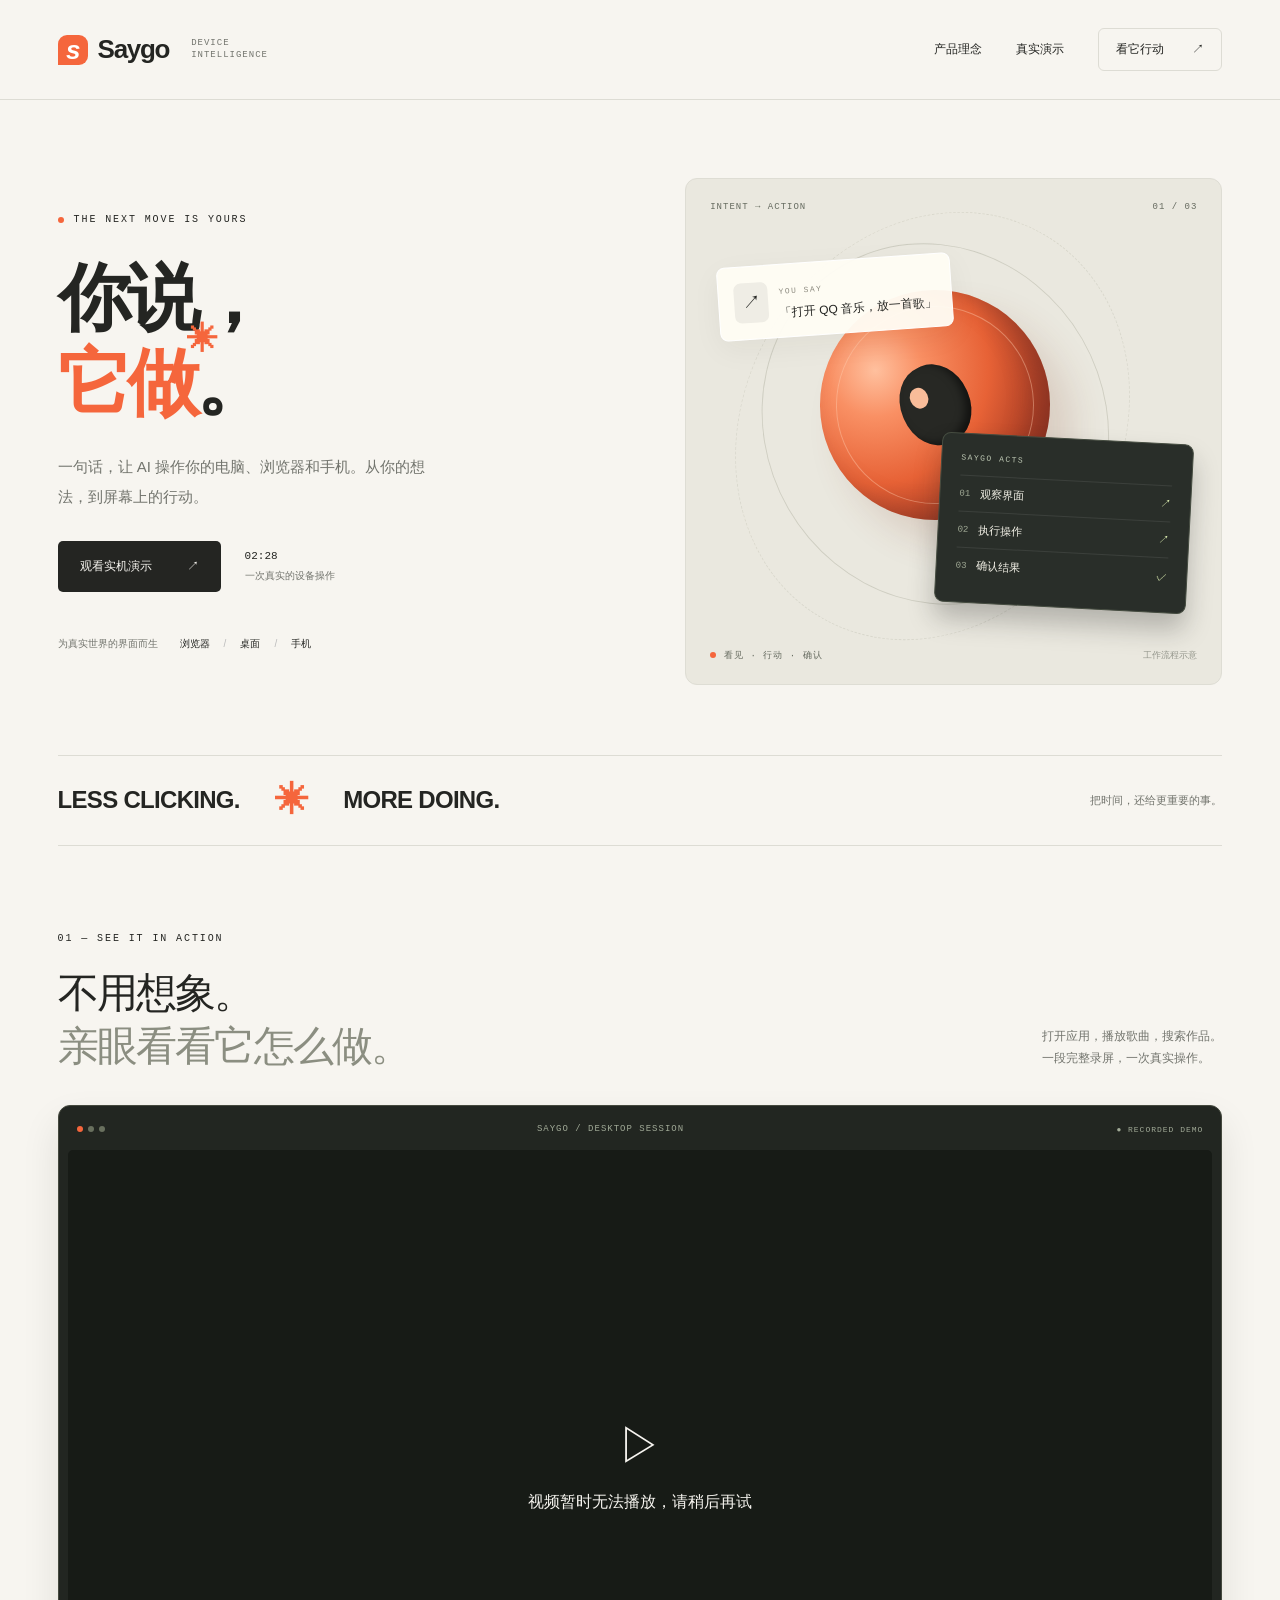
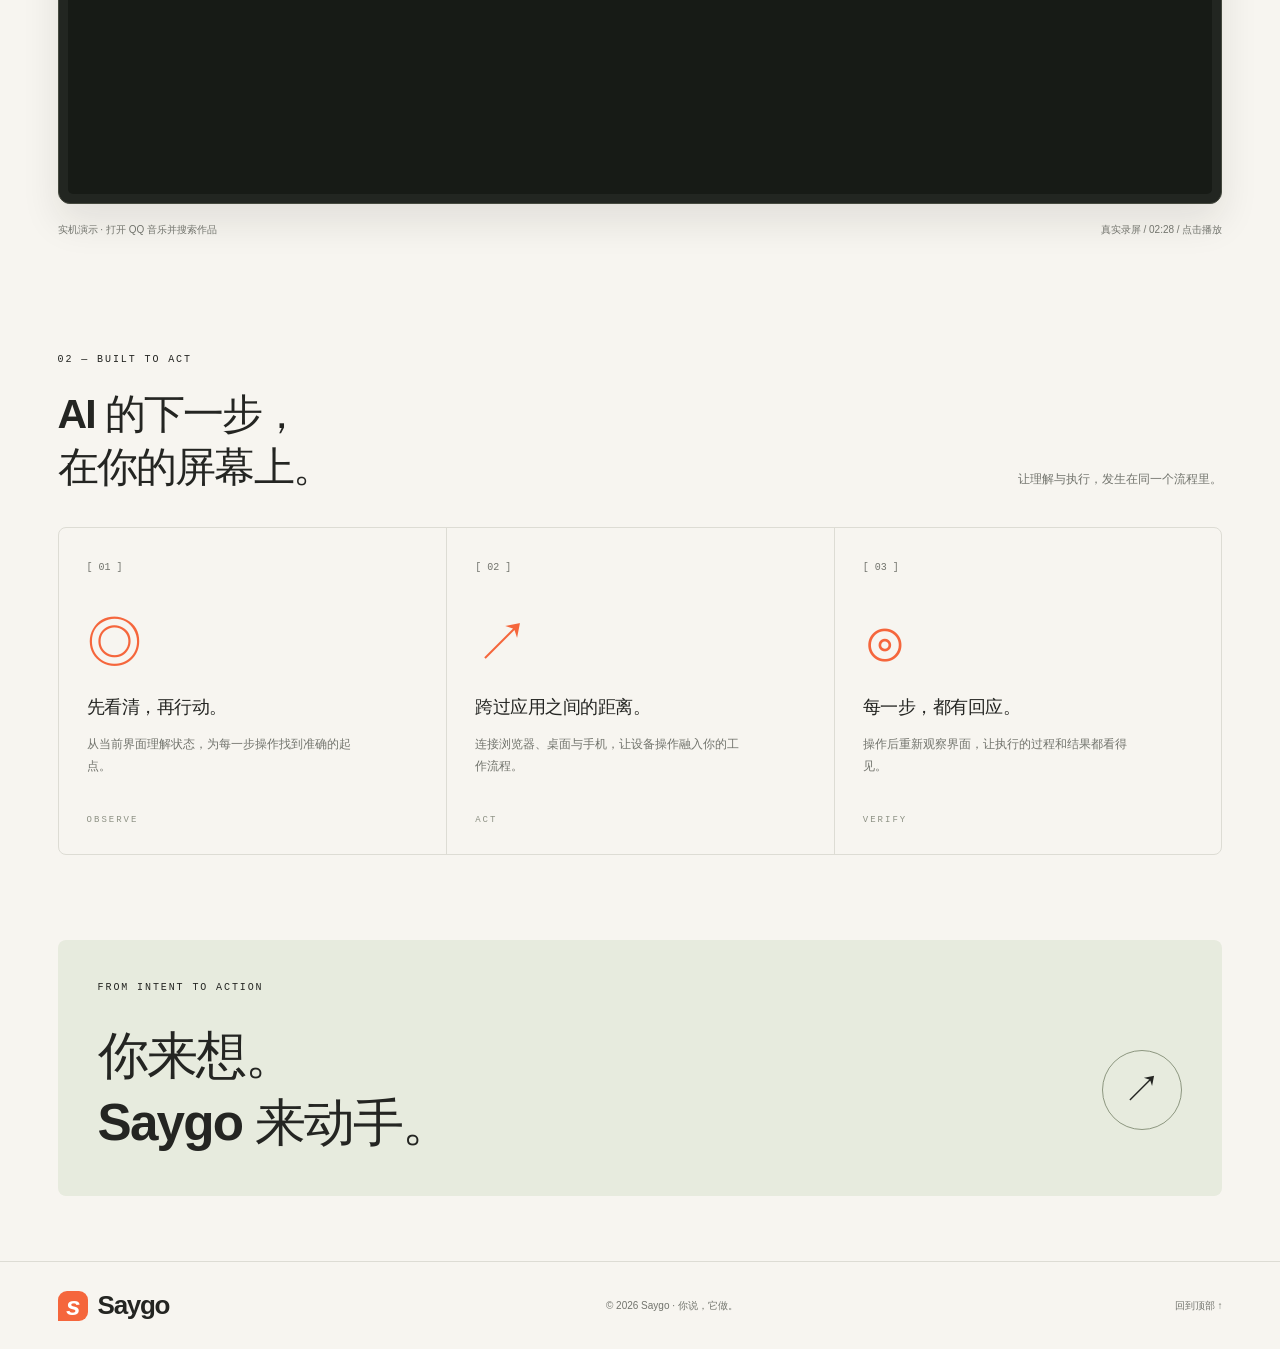
==== website-project/index.html @ 4e5d9ae4 "Rename product to Saygo and add product website" ====
<!doctype html>
<html lang="zh-CN">
<head>
<meta charset="UTF-8"><meta name="viewport" content="width=device-width, initial-scale=1">
<meta name="description" content="Saygo 为 AI 连接浏览器、桌面与手机。观看真实设备操作演示。">
<title>Saygo — 你说，它做。</title>
<link rel="canonical" href="https://saygo.work/">
<link rel="icon" href="favicon.svg" type="image/svg+xml">
<meta property="og:type" content="website">
<meta property="og:site_name" content="Saygo">
<meta property="og:title" content="Saygo — 你说，它做。">
<meta property="og:description" content="一句话，让 AI 操作你的电脑、浏览器和手机。">
<meta property="og:url" content="https://saygo.work/"><link rel="stylesheet" href="styles.css"><script src="site-config.js" defer></script><script src="app.js" defer></script>
</head>
<body>
<header class="navigation"><a class="brand" href="#" aria-label="首页"><span class="brand-icon" aria-hidden="true">s</span><span data-brand>Saygo</span><span class="brand-label">DEVICE INTELLIGENCE</span></a><nav aria-label="主导航"><a href="#approach">产品理念</a><a href="#film">真实演示</a><a class="nav-cta" href="#film">看它行动 <span>↗</span></a></nav></header>
<main>
<section class="hero" id="story">
<div class="hero-copy"><p class="eyebrow"><span class="status-dot"></span> THE NEXT MOVE IS YOURS</p><h1>你说，<br><span class="accent-word">它做<span class="title-star" aria-hidden="true">✳</span></span>。</h1><p class="hero-description" data-intro>为 AI 连接真实设备。从一句指令，到屏幕上的下一步，让日常操作自然发生。</p><div class="hero-actions"><a class="button" href="#film">观看实机演示 <span aria-hidden="true">↗</span></a><span class="runtime">02:28 <span>一次真实的设备操作</span></span></div><div class="hero-platforms"><span>为真实世界的界面而生</span><b>浏览器</b><i>/</i><b>桌面</b><i>/</i><b>手机</b></div></div>
<div class="hero-art" aria-label="从用户指令到设备操作的概念示意"><div class="art-grid"></div><div class="art-topline"><span>INTENT → ACTION</span><span>01 / 03</span></div><div class="orbit orbit-one"></div><div class="orbit orbit-two"></div><div class="orb"><span class="orb-eye"></span></div><div class="command-card"><span class="card-icon">↗</span><div><span class="micro">YOU SAY</span><p>「打开 QQ 音乐，放一首歌」</p></div></div><div class="action-card"><span class="micro">SAYGO ACTS</span><div><span class="step-mark">01</span>观察界面<span class="step-symbol">↗</span></div><div><span class="step-mark">02</span>执行操作<span class="step-symbol">↗</span></div><div><span class="step-mark">03</span>确认结果<span class="step-symbol">✓</span></div></div><div class="art-bottomline"><span class="status-dot"></span> 看见 · 行动 · 确认 <span class="concept-label">工作流程示意</span></div></div>
</section>
<div class="manifesto-strip"><span>LESS CLICKING.</span><span class="strip-star">✳</span><span>MORE DOING.</span><span class="strip-note">把时间，还给更重要的事。</span></div>
<section class="film-section" id="film" aria-labelledby="film-title"><div class="section-heading"><div><p class="eyebrow">01 — SEE IT IN ACTION</p><h2 id="film-title">不用想象。<br><span>亲眼看看它怎么做。</span></h2></div><p>打开应用，播放歌曲，搜索作品。<br>一段完整录屏，一次真实操作。</p></div><div class="video-frame"><div class="video-toolbar"><div class="window-dots"><i></i><i></i><i></i></div><span>SAYGO / DESKTOP SESSION</span><span class="recording-label">● RECORDED DEMO</span></div><div class="player-shell"><video id="video" controls playsinline preload="metadata" hidden aria-label="Saygo 操作 QQ 音乐演示"></video><div class="placeholder" id="placeholder"><span class="film-mark" aria-hidden="true">▷</span><p id="video-status" role="status">演示视频即将呈现</p></div></div></div><div class="caption"><span data-video-title>实机演示 · QQ 音乐</span><span>真实录屏 / 02:28 / 点击播放</span></div></section>
<section class="approach" id="approach"><div class="section-heading"><div><p class="eyebrow">02 — BUILT TO ACT</p><h2>AI 的下一步，<br>在你的屏幕上。</h2></div><p>让理解与执行，发生在同一个流程里。</p></div><div class="feature-grid"><article><span class="feature-number">[ 01 ]</span><div class="feature-icon eye-icon" aria-hidden="true">◎</div><h3>先看清，再行动。</h3><p>从当前界面理解状态，为每一步操作找到准确的起点。</p><span class="feature-label">OBSERVE</span></article><article><span class="feature-number">[ 02 ]</span><div class="feature-icon" aria-hidden="true">↗</div><h3>跨过应用之间的距离。</h3><p>连接浏览器、桌面与手机，让设备操作融入你的工作流程。</p><span class="feature-label">ACT</span></article><article><span class="feature-number">[ 03 ]</span><div class="feature-icon" aria-hidden="true">⊙</div><h3>每一步，都有回应。</h3><p>操作后重新观察界面，让执行的过程和结果都看得见。</p><span class="feature-label">VERIFY</span></article></div></section>
<section class="closing"><p class="eyebrow">FROM INTENT TO ACTION</p><div><h2>你来想。<br><span data-brand>Saygo</span> 来动手。</h2><a class="round-link" href="#film" aria-label="观看演示">↗</a></div></section>
</main><footer><a class="brand" href="#"><span class="brand-icon" aria-hidden="true">s</span><span data-brand>Saygo</span></a><span>© <span id="year"></span> <span data-brand>Saygo</span> · 你说，它做。</span><a href="#">回到顶部 ↑</a></footer>
</body></html>
---- website-project/styles.css ----
:root{color-scheme:light;--paper:#f7f5f0;--ink:#242522;--muted:#72746d;--orange:#f5663c;--line:#dddcd4;font-family:Arial,"PingFang SC","Microsoft YaHei",sans-serif;scroll-behavior:smooth;scroll-padding-top:35px}*{box-sizing:border-box}body{margin:0;background:var(--paper);color:var(--ink)}a{color:inherit;text-decoration:none}a:focus-visible,video:focus-visible{outline:3px solid var(--orange);outline-offset:6px}a,button{-webkit-tap-highlight-color:transparent}.navigation,main,footer{max-width:1440px;margin:auto}.navigation{display:flex;justify-content:space-between;align-items:center;margin:0 auto;padding:28px 4.5%;border-bottom:1px solid var(--line)}.brand{display:inline-flex;gap:10px;align-items:center;font-weight:800;font-size:26px;letter-spacing:-1.3px}.brand-icon{width:30px;height:30px;background:var(--orange);color:#fff;border-radius:9px 9px 9px 0;display:grid;place-items:center;font-weight:900;font-style:italic;font-size:26px;line-height:1}.brand-label{font:9px/1.3 monospace;letter-spacing:1px;width:65px;margin-left:12px;color:var(--muted)}nav{display:flex;gap:34px;align-items:center;font-size:12px}nav>a:hover{color:var(--orange)}.nav-cta{border:1px solid var(--line);border-radius:6px;padding:12px 17px;display:flex;gap:28px}.hero{padding:78px 4.5% 70px;display:grid;grid-template-columns:1.06fr 1fr;gap:5%;align-items:center}.eyebrow{font:10px/1.6 monospace;letter-spacing:1.9px;margin:0 0 27px;display:flex;gap:10px;align-items:center}.status-dot{display:inline-block;width:6px;height:6px;background:var(--orange);border-radius:50%;flex-shrink:0}h1{font-size:clamp(50px,5.7vw,80px);line-height:1.17;letter-spacing:-4px;margin:0 0 27px;font-weight:650}.accent-word{color:var(--orange);position:relative;white-space:nowrap}.title-star{position:absolute;right:-18px;top:-20px;font-size:31px}.hero-description{font-size:15px;line-height:1.95;max-width:380px;color:var(--muted);margin:0 0 30px}.hero-actions{display:flex;align-items:center;gap:24px}.button{background:var(--ink);color:var(--paper);padding:17px 22px;font-size:12px;border-radius:5px;display:inline-flex;gap:35px;align-items:center;transition:background .2s,transform .2s}.button:hover{background:var(--orange);transform:translateY(-2px)}.runtime{font:11px monospace;color:var(--ink)}.runtime span{display:block;font:10px Arial,sans-serif;color:var(--muted);margin-top:7px}.hero-platforms{display:flex;gap:14px;align-items:center;margin-top:45px;font-size:10px;color:var(--muted)}.hero-platforms>span{margin-right:8px}.hero-platforms b{font-weight:400;color:var(--ink)}.hero-platforms i{font-style:normal;color:#bbb}.hero-art{aspect-ratio:1.06;background:#eae8df;border:1px solid #deddd4;position:relative;border-radius:12px;overflow:hidden;isolation:isolate}.art-grid{position:absolute;inset:0;background-image:radial-gradient(#bcbdb0 .7px,transparent .7px);background-size:18px 18px;opacity:.65}.art-topline,.art-bottomline{position:absolute;left:24px;right:24px;display:flex;justify-content:space-between;font:9px monospace;letter-spacing:1px;color:#666b60}.art-topline{top:23px}.art-bottomline{bottom:22px;justify-content:flex-start;gap:8px;align-items:center}.concept-label{margin-left:auto;letter-spacing:0;color:#93958b}.orb{position:absolute;width:43%;aspect-ratio:1;top:22%;left:25%;border-radius:50%;background:radial-gradient(circle at 32% 26%,#ffc09e 0,#f99064 20%,#e76236 49%,#9d3520 78%,#623624 100%);box-shadow:inset -12px -14px 24px #70302460,12px 30px 35px #873d2928;transform:rotate(-23deg)}.orb:after{content:"";position:absolute;inset:7%;border:1px solid #ffcfb269;border-radius:50%}.orb-eye{position:absolute;width:30%;height:36%;background:#272824;top:32%;left:35%;border-radius:48%;box-shadow:inset -5px -4px 8px #0008}.orb-eye:after{content:"";position:absolute;width:25%;height:25%;border-radius:50%;background:#f9bc99;top:22%;left:20%}.orbit{position:absolute;border:1px solid #b7b7a788;border-radius:50%;width:73%;height:73%;left:10%;top:12%;transform:rotate(-30deg) scaleX(.87)}.orbit-two{width:88%;height:88%;left:2%;top:5%;transform:rotate(30deg) scaleX(.8);border-style:dashed;opacity:.6}.command-card{position:absolute;top:16%;left:6%;background:#fffdf5f2;box-shadow:0 9px 30px #27251c0d;border:1px solid #fff;border-radius:8px;padding:15px;display:flex;gap:11px;align-items:center;transform:rotate(-4deg)}.card-icon{background:#efede5;padding:8px;border-radius:7px;font-size:18px}.micro{font:8px monospace;color:#8e8c81;letter-spacing:1.5px}.command-card p{font-size:12px;margin:7px 0 0}.action-card{position:absolute;right:6%;bottom:15%;width:47%;padding:19px;background:#292e29;color:#f4f2e8;border:1px solid #454c40;border-radius:9px;box-shadow:0 16px 26px #2224;transform:rotate(3deg)}.action-card>.micro{color:#bdc7b3;display:block;margin-bottom:13px}.action-card>div{display:flex;align-items:center;gap:10px;padding:10px 0;border-top:1px solid #ffffff16;font-size:11px}.step-mark{font:9px monospace;color:#a0a995}.step-symbol{margin-left:auto;color:#dbecb0}.manifesto-strip{margin:0 4.5%;border-block:1px solid var(--line);display:flex;align-items:center;gap:35px;padding:25px 0;font-size:24px;font-weight:700;letter-spacing:-.7px}.strip-star{color:var(--orange);font-size:34px}.strip-note{margin-left:auto;font-size:11px;font-weight:400;letter-spacing:0;color:var(--muted)}.film-section{padding:85px 4.5% 75px}.section-heading{display:flex;justify-content:space-between;align-items:flex-end;gap:25px;margin-bottom:32px}.section-heading .eyebrow{margin-bottom:20px}h2{font-size:clamp(27px,3.2vw,44px);line-height:1.3;letter-spacing:-1.8px;font-weight:550;margin:0}.section-heading h2>span{color:#8b8e81}.section-heading>p{font-size:12px;line-height:1.85;color:var(--muted);margin:0 0 4px}.video-frame{background:#222621;padding:9px;border-radius:12px;box-shadow:0 18px 38px #1e201419;border:1px solid #45493e}.video-toolbar{display:flex;justify-content:space-between;align-items:center;color:#a1aa97;font:9px monospace;letter-spacing:1px;padding:9px 9px 16px}.window-dots{display:flex;gap:5px}.window-dots i{width:6px;height:6px;background:#69705e;border-radius:50%}.window-dots i:first-child{background:var(--orange)}.recording-label{font-size:8px}.player-shell{aspect-ratio:16/9;overflow:hidden;border-radius:5px;background:#171b16}video{width:100%;height:100%;object-fit:contain;display:block}.placeholder{height:100%;display:flex;flex-direction:column;justify-content:center;align-items:center;color:var(--paper)}.film-mark{font-size:45px}.caption{display:flex;justify-content:space-between;gap:15px;margin-top:19px;font-size:10px;color:var(--muted)}.approach{padding:40px 4.5% 85px}.feature-grid{display:grid;grid-template-columns:repeat(3,1fr);border:1px solid var(--line);border-radius:8px;overflow:hidden}.feature-grid article{padding:28px;position:relative}.feature-grid article+article{border-left:1px solid var(--line)}.feature-number{font:10px monospace;color:var(--muted)}.feature-icon{font:55px/1.2 Arial;color:var(--orange);margin:35px 0 20px}.feature-grid h3{font-size:18px;font-weight:500;letter-spacing:-.5px;margin:0 0 14px}.feature-grid p{font-size:12px;color:var(--muted);line-height:1.9;max-width:270px;margin:0 0 30px}.feature-label{font:9px monospace;letter-spacing:2px;color:#8d9184}.closing{margin:0 4.5% 65px;padding:40px;background:#e7ebde;border-radius:8px}.closing>div{display:flex;align-items:center;justify-content:space-between;gap:20px}.closing h2{font-size:clamp(35px,4vw,57px)}.round-link{height:80px;width:80px;display:grid;place-items:center;border:1px solid #8d9780;border-radius:50%;font-size:38px;transition:background .2s}.round-link:hover{background:var(--orange);border-color:var(--orange);color:white}footer{padding:28px 4.5%;border-top:1px solid var(--line);display:flex;align-items:center;justify-content:space-between;gap:20px}footer>span,footer>a:last-child{font-size:10px;color:var(--muted)}[hidden]{display:none!important}@media(min-width:1700px){.hero{padding-top:95px;padding-bottom:90px}}@media(max-width:850px){.brand-label{display:none}.hero{gap:3%}h1{font-size:53px}.hero-platforms{gap:8px;flex-wrap:wrap}.hero-platforms>span{width:100%;margin-bottom:3px}.hero-actions{gap:14px}.runtime span{max-width:85px;line-height:1.5}.command-card{padding:10px;left:3%}.command-card p{font-size:10px}.action-card{padding:13px;width:53%}.manifesto-strip{font-size:18px;gap:20px}.feature-grid article{padding:22px}}@media(max-width:600px){.navigation{padding:20px 6%}.brand{font-size:23px}nav{gap:20px;font-size:11px}nav>a:first-child{display:none}.nav-cta{padding:9px 12px;gap:12px}.hero{padding:48px 6% 38px;grid-template-columns:1fr;gap:36px}h1{font-size:62px;letter-spacing:-3px}.hero-description{font-size:14px}.hero-platforms{margin-top:30px;flex-wrap:nowrap;gap:10px}.hero-platforms>span{width:auto;font-size:9px}.hero-art{max-width:450px;width:100%;margin:auto}.command-card{left:6%;padding:14px}.command-card p{font-size:12px}.action-card{width:47%;padding:17px}.manifesto-strip{margin:0 6%;font-size:17px;gap:14px;padding:18px 0;flex-wrap:wrap}.strip-note{width:100%;margin:0;font-size:10px}.strip-star{font-size:24px}.section-heading{align-items:flex-start;flex-direction:column;gap:20px}.film-section{padding:48px 6%}.eyebrow{font-size:9px}.video-frame{padding:5px;border-radius:7px}.video-toolbar{font-size:7px;padding:7px 4px 12px;letter-spacing:.4px}.recording-label{display:none}.caption{font-size:9px;line-height:1.7}.caption>span:last-child{text-align:right}.approach{padding:18px 6% 48px}.feature-grid{grid-template-columns:1fr}.feature-grid article{padding:24px}.feature-grid article+article{border-left:0;border-top:1px solid var(--line)}.feature-icon{margin:20px 0 15px;font-size:45px}.feature-grid p{max-width:none;margin-bottom:20px}.closing{margin:0 6% 40px;padding:26px}.round-link{width:58px;height:58px;font-size:30px;flex-shrink:0}footer{padding:24px 6%;flex-wrap:wrap}footer>span{order:3;width:100%}}@media(prefers-reduced-motion:reduce){:root{scroll-behavior:auto}*{transition:none!important}}
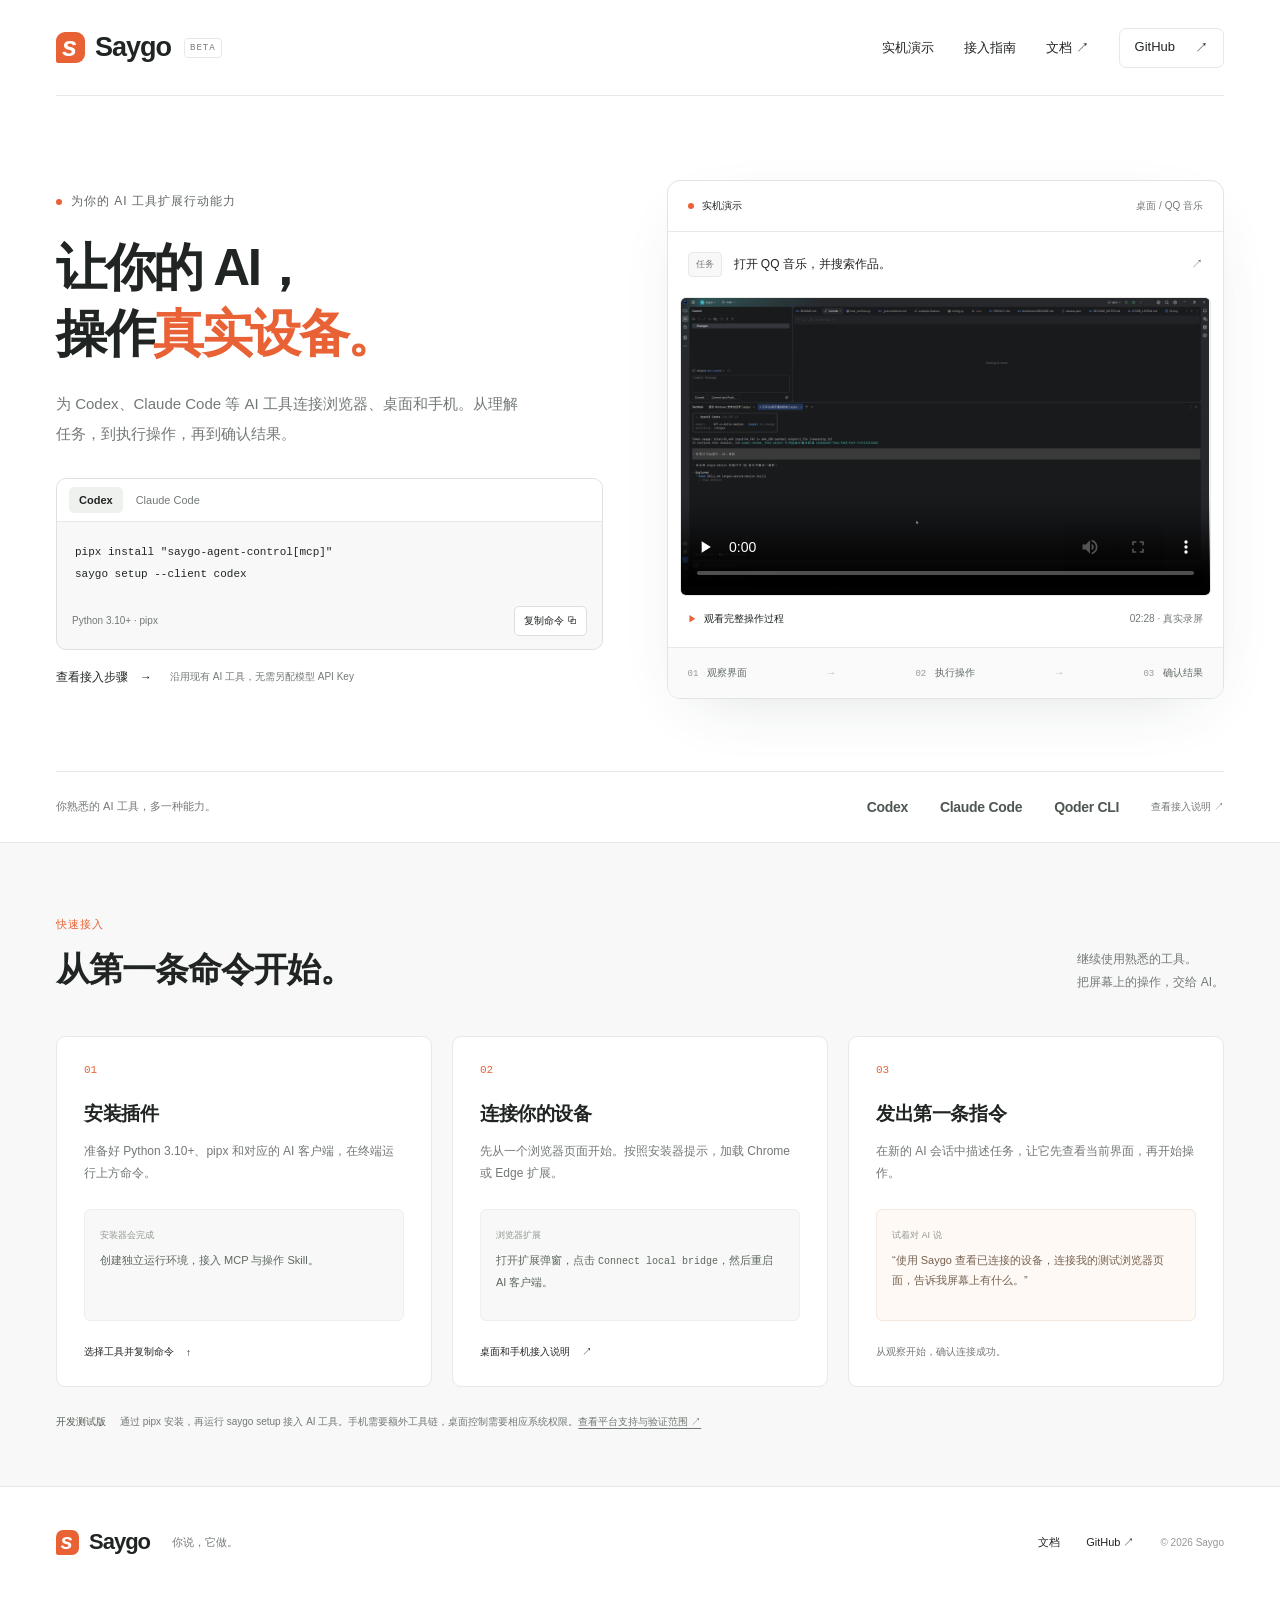
==== commit 9215dcb5: "Launch developer website with published PyPI installation" ====
--- a/website-project/index.html
+++ b/website-project/index.html
@@ -1,27 +1,69 @@
 <!doctype html>
 <html lang="zh-CN">
 <head>
-<meta charset="UTF-8"><meta name="viewport" content="width=device-width, initial-scale=1">
-<meta name="description" content="Saygo 为 AI 连接浏览器、桌面与手机。观看真实设备操作演示。">
-<title>Saygo — 你说，它做。</title>
-<link rel="canonical" href="https://saygo.work/">
-<link rel="icon" href="favicon.svg" type="image/svg+xml">
-<meta property="og:type" content="website">
-<meta property="og:site_name" content="Saygo">
-<meta property="og:title" content="Saygo — 你说，它做。">
-<meta property="og:description" content="一句话，让 AI 操作你的电脑、浏览器和手机。">
-<meta property="og:url" content="https://saygo.work/"><link rel="stylesheet" href="styles.css"><script src="site-config.js" defer></script><script src="app.js" defer></script>
+  <meta charset="UTF-8">
+  <meta name="viewport" content="width=device-width, initial-scale=1">
+  <meta name="description" content="为 Codex、Claude Code 等 AI 工具连接浏览器、桌面和手机。通过命令行安装 Saygo 插件，让 AI 观察界面、执行操作并确认结果。">
+  <title>Saygo — 让你的 AI，操作真实设备。</title>
+  <link rel="canonical" href="https://saygo.work/">
+  <link rel="icon" href="favicon.svg" type="image/svg+xml">
+  <meta property="og:type" content="website">
+  <meta property="og:site_name" content="Saygo">
+  <meta property="og:title" content="Saygo — 让你的 AI，操作真实设备。">
+  <meta property="og:description" content="为 Codex、Claude Code 等 AI 工具连接浏览器、桌面和手机。">
+  <meta property="og:url" content="https://saygo.work/">
+  <link rel="stylesheet" href="styles.css">
+  <script src="site-config.js" defer></script>
+  <script src="app.js" defer></script>
 </head>
 <body>
-<header class="navigation"><a class="brand" href="#" aria-label="首页"><span class="brand-icon" aria-hidden="true">s</span><span data-brand>Saygo</span><span class="brand-label">DEVICE INTELLIGENCE</span></a><nav aria-label="主导航"><a href="#approach">产品理念</a><a href="#film">真实演示</a><a class="nav-cta" href="#film">看它行动 <span>↗</span></a></nav></header>
-<main>
-<section class="hero" id="story">
-<div class="hero-copy"><p class="eyebrow"><span class="status-dot"></span> THE NEXT MOVE IS YOURS</p><h1>你说，<br><span class="accent-word">它做<span class="title-star" aria-hidden="true">✳</span></span>。</h1><p class="hero-description" data-intro>为 AI 连接真实设备。从一句指令，到屏幕上的下一步，让日常操作自然发生。</p><div class="hero-actions"><a class="button" href="#film">观看实机演示 <span aria-hidden="true">↗</span></a><span class="runtime">02:28 <span>一次真实的设备操作</span></span></div><div class="hero-platforms"><span>为真实世界的界面而生</span><b>浏览器</b><i>/</i><b>桌面</b><i>/</i><b>手机</b></div></div>
-<div class="hero-art" aria-label="从用户指令到设备操作的概念示意"><div class="art-grid"></div><div class="art-topline"><span>INTENT → ACTION</span><span>01 / 03</span></div><div class="orbit orbit-one"></div><div class="orbit orbit-two"></div><div class="orb"><span class="orb-eye"></span></div><div class="command-card"><span class="card-icon">↗</span><div><span class="micro">YOU SAY</span><p>「打开 QQ 音乐，放一首歌」</p></div></div><div class="action-card"><span class="micro">SAYGO ACTS</span><div><span class="step-mark">01</span>观察界面<span class="step-symbol">↗</span></div><div><span class="step-mark">02</span>执行操作<span class="step-symbol">↗</span></div><div><span class="step-mark">03</span>确认结果<span class="step-symbol">✓</span></div></div><div class="art-bottomline"><span class="status-dot"></span> 看见 · 行动 · 确认 <span class="concept-label">工作流程示意</span></div></div>
-</section>
-<div class="manifesto-strip"><span>LESS CLICKING.</span><span class="strip-star">✳</span><span>MORE DOING.</span><span class="strip-note">把时间，还给更重要的事。</span></div>
-<section class="film-section" id="film" aria-labelledby="film-title"><div class="section-heading"><div><p class="eyebrow">01 — SEE IT IN ACTION</p><h2 id="film-title">不用想象。<br><span>亲眼看看它怎么做。</span></h2></div><p>打开应用，播放歌曲，搜索作品。<br>一段完整录屏，一次真实操作。</p></div><div class="video-frame"><div class="video-toolbar"><div class="window-dots"><i></i><i></i><i></i></div><span>SAYGO / DESKTOP SESSION</span><span class="recording-label">● RECORDED DEMO</span></div><div class="player-shell"><video id="video" controls playsinline preload="metadata" hidden aria-label="Saygo 操作 QQ 音乐演示"></video><div class="placeholder" id="placeholder"><span class="film-mark" aria-hidden="true">▷</span><p id="video-status" role="status">演示视频即将呈现</p></div></div></div><div class="caption"><span data-video-title>实机演示 · QQ 音乐</span><span>真实录屏 / 02:28 / 点击播放</span></div></section>
-<section class="approach" id="approach"><div class="section-heading"><div><p class="eyebrow">02 — BUILT TO ACT</p><h2>AI 的下一步，<br>在你的屏幕上。</h2></div><p>让理解与执行，发生在同一个流程里。</p></div><div class="feature-grid"><article><span class="feature-number">[ 01 ]</span><div class="feature-icon eye-icon" aria-hidden="true">◎</div><h3>先看清，再行动。</h3><p>从当前界面理解状态，为每一步操作找到准确的起点。</p><span class="feature-label">OBSERVE</span></article><article><span class="feature-number">[ 02 ]</span><div class="feature-icon" aria-hidden="true">↗</div><h3>跨过应用之间的距离。</h3><p>连接浏览器、桌面与手机，让设备操作融入你的工作流程。</p><span class="feature-label">ACT</span></article><article><span class="feature-number">[ 03 ]</span><div class="feature-icon" aria-hidden="true">⊙</div><h3>每一步，都有回应。</h3><p>操作后重新观察界面，让执行的过程和结果都看得见。</p><span class="feature-label">VERIFY</span></article></div></section>
-<section class="closing"><p class="eyebrow">FROM INTENT TO ACTION</p><div><h2>你来想。<br><span data-brand>Saygo</span> 来动手。</h2><a class="round-link" href="#film" aria-label="观看演示">↗</a></div></section>
-</main><footer><a class="brand" href="#"><span class="brand-icon" aria-hidden="true">s</span><span data-brand>Saygo</span></a><span>© <span id="year"></span> <span data-brand>Saygo</span> · 你说，它做。</span><a href="#">回到顶部 ↑</a></footer>
-</body></html>
+<a class="skip-link" href="#main">跳到主要内容</a>
+<header class="navigation wrap">
+  <a class="brand" href="#" aria-label="Saygo 首页"><span class="brand-icon" aria-hidden="true">s</span>Saygo<span class="beta">BETA</span></a>
+  <nav aria-label="主导航">
+    <a href="#film">实机演示</a><a href="#quickstart">接入指南</a><a class="desktop-link" href="https://github.com/WilliamSkyWalker/saygo/blob/main/docs/agent-control.md">文档 ↗</a><a class="github-link" href="https://github.com/WilliamSkyWalker/saygo">GitHub <span aria-hidden="true">↗</span></a>
+  </nav>
+</header>
+<main id="main">
+  <section class="hero wrap" aria-labelledby="hero-title">
+    <div class="hero-copy">
+      <p class="eyebrow"><span class="status-dot"></span> 为你的 AI 工具扩展行动能力</p>
+      <h1 id="hero-title">让你的 AI，<br>操作<span>真实设备。</span></h1>
+      <p class="hero-description">为 Codex、Claude Code 等 AI 工具连接浏览器、桌面和手机。从理解任务，到执行操作，再到确认结果。</p>
+      <div class="install-box" aria-label="插件安装命令">
+        <div class="install-controls">
+          <div class="client-switch" role="group" aria-label="选择 AI 工具"><button type="button" data-client="codex" aria-pressed="true">Codex</button><button type="button" data-client="claude" aria-pressed="false">Claude Code</button></div>
+          <label class="os-picker"><span class="sr-only">选择操作系统</span><select id="install-os"><option value="unix">macOS / Linux / WSL</option><option value="windows">Windows</option></select></label>
+        </div>
+        <div class="code-area"><pre tabindex="0" aria-label="安装命令"><code id="install-command">pipx install "saygo-agent-control[mcp]"
+saygo setup --client codex</code></pre></div>
+        <div class="install-bottom"><span id="install-requirements">Python 3.10+ · pipx</span><button class="copy-button" id="copy-command" type="button">复制命令 <span aria-hidden="true">⧉</span></button></div>
+        <p class="sr-only" id="copy-status" role="status" aria-live="polite"></p>
+      </div>
+      <noscript><p class="small-note">以上为 Codex 安装命令，其他客户端请查看<a href="https://github.com/WilliamSkyWalker/saygo#programming-agent-setup">安装文档</a>。</p></noscript>
+      <div class="hero-links"><a class="text-link" href="#quickstart">查看接入步骤 <span aria-hidden="true">→</span></a><span>沿用现有 AI 工具，无需另配模型 API Key</span></div>
+    </div>
+    <div class="demo" id="film">
+      <div class="demo-heading"><span><i class="status-dot"></i> 实机演示</span><span>桌面 / QQ 音乐</span></div>
+      <div class="demo-request"><span class="request-label">任务</span><p>打开 QQ 音乐，并搜索作品。</p><span aria-hidden="true">↗</span></div>
+      <div class="player-shell"><video id="video" controls playsinline preload="none" poster="public/videos/poster.jpg" src="public/videos/brand.mp4" aria-label="Saygo 操作 QQ 音乐完整实机演示"></video><div id="video-error" hidden role="status">视频暂时无法播放。<a href="public/videos/brand.mp4">打开视频文件 ↗</a></div></div>
+      <div class="demo-caption"><span><span class="play-mark" aria-hidden="true">▶</span> 观看完整操作过程</span><span>02:28 · 真实录屏</span></div>
+      <div class="demo-workflow" aria-label="工作流程"><span><b>01</b> 观察界面</span><i aria-hidden="true">→</i><span><b>02</b> 执行操作</span><i aria-hidden="true">→</i><span><b>03</b> 确认结果</span></div>
+    </div>
+  </section>
+  <div class="compatibility wrap"><span>你熟悉的 AI 工具，多一种能力。</span><div><b>Codex</b><b>Claude Code</b><b>Qoder CLI</b><a href="https://github.com/WilliamSkyWalker/saygo/blob/main/distribution/README.md">查看接入说明 ↗</a></div></div>
+  <section class="quickstart" id="quickstart" aria-labelledby="quickstart-title">
+    <div class="wrap">
+      <div class="section-heading"><div><p class="eyebrow">快速接入</p><h2 id="quickstart-title">从第一条命令开始。</h2></div><p>继续使用熟悉的工具。<br>把屏幕上的操作，交给 AI。</p></div>
+      <div class="steps">
+        <article class="step"><span class="step-number">01</span><h3>安装插件</h3><p><span id="setup-requirements">准备好 Python 3.10+、pipx 和对应的 AI 客户端，在终端运行上方命令。</span></p><div class="step-detail"><span class="detail-label">安装器会完成</span><p>创建独立运行环境，接入 MCP 与操作 Skill。</p></div><a class="text-link" href="#hero-title">选择工具并复制命令 <span aria-hidden="true">↑</span></a></article>
+        <article class="step"><span class="step-number">02</span><h3>连接你的设备</h3><p>先从一个浏览器页面开始。按照安装器提示，加载 Chrome 或 Edge 扩展。</p><div class="step-detail"><span class="detail-label">浏览器扩展</span><p>打开扩展弹窗，点击 <code>Connect local bridge</code>，然后重启 AI 客户端。</p></div><a class="text-link" href="https://github.com/WilliamSkyWalker/saygo/blob/main/docs/agent-control.md">桌面和手机接入说明 <span aria-hidden="true">↗</span></a></article>
+        <article class="step"><span class="step-number">03</span><h3>发出第一条指令</h3><p>在新的 AI 会话中描述任务，让它先查看当前界面，再开始操作。</p><div class="step-detail prompt"><span class="detail-label">试着对 AI 说</span><p>“使用 Saygo 查看已连接的设备，连接我的测试浏览器页面，告诉我屏幕上有什么。”</p></div><span class="step-note">从观察开始，确认连接成功。</span></article>
+      </div>
+      <div class="setup-note"><span class="note-label">开发测试版</span><p><span id="install-mode-note">通过 pipx 安装，再运行 saygo setup 接入 AI 工具。</span>手机需要额外工具链，桌面控制需要相应系统权限。<a href="https://github.com/WilliamSkyWalker/saygo#platforms-and-validation-limits">查看平台支持与验证范围 ↗</a></p></div>
+    </div>
+  </section>
+</main>
+<footer class="wrap"><a class="brand" href="#"><span class="brand-icon" aria-hidden="true">s</span>Saygo</a><span>你说，它做。</span><div><a href="https://github.com/WilliamSkyWalker/saygo/blob/main/docs/agent-control.md">文档</a><a href="https://github.com/WilliamSkyWalker/saygo">GitHub ↗</a><span>© <span id="year">2026</span> Saygo</span></div></footer>
+</body>
+</html>
--- a/website-project/styles.css
+++ b/website-project/styles.css
@@ -1 +1 @@
-:root{color-scheme:light;--paper:#f7f5f0;--ink:#242522;--muted:#72746d;--orange:#f5663c;--line:#dddcd4;font-family:Arial,"PingFang SC","Microsoft YaHei",sans-serif;scroll-behavior:smooth;scroll-padding-top:35px}*{box-sizing:border-box}body{margin:0;background:var(--paper);color:var(--ink)}a{color:inherit;text-decoration:none}a:focus-visible,video:focus-visible{outline:3px solid var(--orange);outline-offset:6px}a,button{-webkit-tap-highlight-color:transparent}.navigation,main,footer{max-width:1440px;margin:auto}.navigation{display:flex;justify-content:space-between;align-items:center;margin:0 auto;padding:28px 4.5%;border-bottom:1px solid var(--line)}.brand{display:inline-flex;gap:10px;align-items:center;font-weight:800;font-size:26px;letter-spacing:-1.3px}.brand-icon{width:30px;height:30px;background:var(--orange);color:#fff;border-radius:9px 9px 9px 0;display:grid;place-items:center;font-weight:900;font-style:italic;font-size:26px;line-height:1}.brand-label{font:9px/1.3 monospace;letter-spacing:1px;width:65px;margin-left:12px;color:var(--muted)}nav{display:flex;gap:34px;align-items:center;font-size:12px}nav>a:hover{color:var(--orange)}.nav-cta{border:1px solid var(--line);border-radius:6px;padding:12px 17px;display:flex;gap:28px}.hero{padding:78px 4.5% 70px;display:grid;grid-template-columns:1.06fr 1fr;gap:5%;align-items:center}.eyebrow{font:10px/1.6 monospace;letter-spacing:1.9px;margin:0 0 27px;display:flex;gap:10px;align-items:center}.status-dot{display:inline-block;width:6px;height:6px;background:var(--orange);border-radius:50%;flex-shrink:0}h1{font-size:clamp(50px,5.7vw,80px);line-height:1.17;letter-spacing:-4px;margin:0 0 27px;font-weight:650}.accent-word{color:var(--orange);position:relative;white-space:nowrap}.title-star{position:absolute;right:-18px;top:-20px;font-size:31px}.hero-description{font-size:15px;line-height:1.95;max-width:380px;color:var(--muted);margin:0 0 30px}.hero-actions{display:flex;align-items:center;gap:24px}.button{background:var(--ink);color:var(--paper);padding:17px 22px;font-size:12px;border-radius:5px;display:inline-flex;gap:35px;align-items:center;transition:background .2s,transform .2s}.button:hover{background:var(--orange);transform:translateY(-2px)}.runtime{font:11px monospace;color:var(--ink)}.runtime span{display:block;font:10px Arial,sans-serif;color:var(--muted);margin-top:7px}.hero-platforms{display:flex;gap:14px;align-items:center;margin-top:45px;font-size:10px;color:var(--muted)}.hero-platforms>span{margin-right:8px}.hero-platforms b{font-weight:400;color:var(--ink)}.hero-platforms i{font-style:normal;color:#bbb}.hero-art{aspect-ratio:1.06;background:#eae8df;border:1px solid #deddd4;position:relative;border-radius:12px;overflow:hidden;isolation:isolate}.art-grid{position:absolute;inset:0;background-image:radial-gradient(#bcbdb0 .7px,transparent .7px);background-size:18px 18px;opacity:.65}.art-topline,.art-bottomline{position:absolute;left:24px;right:24px;display:flex;justify-content:space-between;font:9px monospace;letter-spacing:1px;color:#666b60}.art-topline{top:23px}.art-bottomline{bottom:22px;justify-content:flex-start;gap:8px;align-items:center}.concept-label{margin-left:auto;letter-spacing:0;color:#93958b}.orb{position:absolute;width:43%;aspect-ratio:1;top:22%;left:25%;border-radius:50%;background:radial-gradient(circle at 32% 26%,#ffc09e 0,#f99064 20%,#e76236 49%,#9d3520 78%,#623624 100%);box-shadow:inset -12px -14px 24px #70302460,12px 30px 35px #873d2928;transform:rotate(-23deg)}.orb:after{content:"";position:absolute;inset:7%;border:1px solid #ffcfb269;border-radius:50%}.orb-eye{position:absolute;width:30%;height:36%;background:#272824;top:32%;left:35%;border-radius:48%;box-shadow:inset -5px -4px 8px #0008}.orb-eye:after{content:"";position:absolute;width:25%;height:25%;border-radius:50%;background:#f9bc99;top:22%;left:20%}.orbit{position:absolute;border:1px solid #b7b7a788;border-radius:50%;width:73%;height:73%;left:10%;top:12%;transform:rotate(-30deg) scaleX(.87)}.orbit-two{width:88%;height:88%;left:2%;top:5%;transform:rotate(30deg) scaleX(.8);border-style:dashed;opacity:.6}.command-card{position:absolute;top:16%;left:6%;background:#fffdf5f2;box-shadow:0 9px 30px #27251c0d;border:1px solid #fff;border-radius:8px;padding:15px;display:flex;gap:11px;align-items:center;transform:rotate(-4deg)}.card-icon{background:#efede5;padding:8px;border-radius:7px;font-size:18px}.micro{font:8px monospace;color:#8e8c81;letter-spacing:1.5px}.command-card p{font-size:12px;margin:7px 0 0}.action-card{position:absolute;right:6%;bottom:15%;width:47%;padding:19px;background:#292e29;color:#f4f2e8;border:1px solid #454c40;border-radius:9px;box-shadow:0 16px 26px #2224;transform:rotate(3deg)}.action-card>.micro{color:#bdc7b3;display:block;margin-bottom:13px}.action-card>div{display:flex;align-items:center;gap:10px;padding:10px 0;border-top:1px solid #ffffff16;font-size:11px}.step-mark{font:9px monospace;color:#a0a995}.step-symbol{margin-left:auto;color:#dbecb0}.manifesto-strip{margin:0 4.5%;border-block:1px solid var(--line);display:flex;align-items:center;gap:35px;padding:25px 0;font-size:24px;font-weight:700;letter-spacing:-.7px}.strip-star{color:var(--orange);font-size:34px}.strip-note{margin-left:auto;font-size:11px;font-weight:400;letter-spacing:0;color:var(--muted)}.film-section{padding:85px 4.5% 75px}.section-heading{display:flex;justify-content:space-between;align-items:flex-end;gap:25px;margin-bottom:32px}.section-heading .eyebrow{margin-bottom:20px}h2{font-size:clamp(27px,3.2vw,44px);line-height:1.3;letter-spacing:-1.8px;font-weight:550;margin:0}.section-heading h2>span{color:#8b8e81}.section-heading>p{font-size:12px;line-height:1.85;color:var(--muted);margin:0 0 4px}.video-frame{background:#222621;padding:9px;border-radius:12px;box-shadow:0 18px 38px #1e201419;border:1px solid #45493e}.video-toolbar{display:flex;justify-content:space-between;align-items:center;color:#a1aa97;font:9px monospace;letter-spacing:1px;padding:9px 9px 16px}.window-dots{display:flex;gap:5px}.window-dots i{width:6px;height:6px;background:#69705e;border-radius:50%}.window-dots i:first-child{background:var(--orange)}.recording-label{font-size:8px}.player-shell{aspect-ratio:16/9;overflow:hidden;border-radius:5px;background:#171b16}video{width:100%;height:100%;object-fit:contain;display:block}.placeholder{height:100%;display:flex;flex-direction:column;justify-content:center;align-items:center;color:var(--paper)}.film-mark{font-size:45px}.caption{display:flex;justify-content:space-between;gap:15px;margin-top:19px;font-size:10px;color:var(--muted)}.approach{padding:40px 4.5% 85px}.feature-grid{display:grid;grid-template-columns:repeat(3,1fr);border:1px solid var(--line);border-radius:8px;overflow:hidden}.feature-grid article{padding:28px;position:relative}.feature-grid article+article{border-left:1px solid var(--line)}.feature-number{font:10px monospace;color:var(--muted)}.feature-icon{font:55px/1.2 Arial;color:var(--orange);margin:35px 0 20px}.feature-grid h3{font-size:18px;font-weight:500;letter-spacing:-.5px;margin:0 0 14px}.feature-grid p{font-size:12px;color:var(--muted);line-height:1.9;max-width:270px;margin:0 0 30px}.feature-label{font:9px monospace;letter-spacing:2px;color:#8d9184}.closing{margin:0 4.5% 65px;padding:40px;background:#e7ebde;border-radius:8px}.closing>div{display:flex;align-items:center;justify-content:space-between;gap:20px}.closing h2{font-size:clamp(35px,4vw,57px)}.round-link{height:80px;width:80px;display:grid;place-items:center;border:1px solid #8d9780;border-radius:50%;font-size:38px;transition:background .2s}.round-link:hover{background:var(--orange);border-color:var(--orange);color:white}footer{padding:28px 4.5%;border-top:1px solid var(--line);display:flex;align-items:center;justify-content:space-between;gap:20px}footer>span,footer>a:last-child{font-size:10px;color:var(--muted)}[hidden]{display:none!important}@media(min-width:1700px){.hero{padding-top:95px;padding-bottom:90px}}@media(max-width:850px){.brand-label{display:none}.hero{gap:3%}h1{font-size:53px}.hero-platforms{gap:8px;flex-wrap:wrap}.hero-platforms>span{width:100%;margin-bottom:3px}.hero-actions{gap:14px}.runtime span{max-width:85px;line-height:1.5}.command-card{padding:10px;left:3%}.command-card p{font-size:10px}.action-card{padding:13px;width:53%}.manifesto-strip{font-size:18px;gap:20px}.feature-grid article{padding:22px}}@media(max-width:600px){.navigation{padding:20px 6%}.brand{font-size:23px}nav{gap:20px;font-size:11px}nav>a:first-child{display:none}.nav-cta{padding:9px 12px;gap:12px}.hero{padding:48px 6% 38px;grid-template-columns:1fr;gap:36px}h1{font-size:62px;letter-spacing:-3px}.hero-description{font-size:14px}.hero-platforms{margin-top:30px;flex-wrap:nowrap;gap:10px}.hero-platforms>span{width:auto;font-size:9px}.hero-art{max-width:450px;width:100%;margin:auto}.command-card{left:6%;padding:14px}.command-card p{font-size:12px}.action-card{width:47%;padding:17px}.manifesto-strip{margin:0 6%;font-size:17px;gap:14px;padding:18px 0;flex-wrap:wrap}.strip-note{width:100%;margin:0;font-size:10px}.strip-star{font-size:24px}.section-heading{align-items:flex-start;flex-direction:column;gap:20px}.film-section{padding:48px 6%}.eyebrow{font-size:9px}.video-frame{padding:5px;border-radius:7px}.video-toolbar{font-size:7px;padding:7px 4px 12px;letter-spacing:.4px}.recording-label{display:none}.caption{font-size:9px;line-height:1.7}.caption>span:last-child{text-align:right}.approach{padding:18px 6% 48px}.feature-grid{grid-template-columns:1fr}.feature-grid article{padding:24px}.feature-grid article+article{border-left:0;border-top:1px solid var(--line)}.feature-icon{margin:20px 0 15px;font-size:45px}.feature-grid p{max-width:none;margin-bottom:20px}.closing{margin:0 6% 40px;padding:26px}.round-link{width:58px;height:58px;font-size:30px;flex-shrink:0}footer{padding:24px 6%;flex-wrap:wrap}footer>span{order:3;width:100%}}@media(prefers-reduced-motion:reduce){:root{scroll-behavior:auto}*{transition:none!important}}
+:root{color-scheme:light;--ink:#202523;--muted:#737975;--orange:#e96236;--line:#e6e9e6;--soft:#f7f8f7;font-family:Inter,-apple-system,BlinkMacSystemFont,"Segoe UI","PingFang SC","Microsoft YaHei",sans-serif;scroll-behavior:smooth;scroll-padding-top:32px}*{box-sizing:border-box}body{margin:0;color:var(--ink);background:#fff;-webkit-font-smoothing:antialiased}a{color:inherit;text-decoration:none}button,select{font:inherit}button,a,select{-webkit-tap-highlight-color:transparent}button{cursor:pointer}a:focus-visible,button:focus-visible,select:focus-visible,pre:focus-visible,video:focus-visible{outline:2px solid var(--orange);outline-offset:5px}a:hover{color:var(--orange)}.wrap{max-width:1320px;width:calc(100% - 112px);margin-inline:auto}.navigation{height:96px;display:flex;align-items:center;justify-content:space-between;border-bottom:1px solid var(--line)}.brand{display:inline-flex;align-items:center;gap:10px;font-weight:750;letter-spacing:-1px;font-size:27px}.brand-icon{display:grid;place-items:center;background:var(--orange);color:#fff;width:29px;height:31px;border-radius:9px 9px 9px 2px;font-size:27px;font-style:italic;line-height:1;padding-right:3px}.beta{font:9px ui-monospace,monospace;letter-spacing:1px;border:1px solid var(--line);border-radius:4px;padding:4px 5px;color:var(--muted);margin-left:3px}nav{display:flex;gap:30px;align-items:center;font-size:13px}.github-link{border:1px solid var(--line);border-radius:7px;padding:10px 15px;display:flex;gap:20px}.hero{display:grid;grid-template-columns:1fr 1.02fr;align-items:center;gap:64px;padding-block:84px 72px}.hero-copy{min-width:0}.eyebrow{font-size:12px;letter-spacing:1px;margin:0 0 25px;display:flex;align-items:center;gap:9px;color:#626a63}.status-dot{display:inline-block;width:6px;height:6px;background:var(--orange);border-radius:50%;flex-shrink:0}h1{font-size:clamp(40px,4vw,58px);line-height:1.28;letter-spacing:-2.5px;font-weight:650;margin:0 0 23px}h1 span{color:var(--orange)}.hero-description{font-size:15px;line-height:1.95;max-width:470px;margin:0 0 30px;color:#737975}.install-box{border:1px solid #dde2de;border-radius:10px;overflow:hidden;background:var(--soft)}.install-controls{display:flex;align-items:center;justify-content:space-between;border-bottom:1px solid var(--line);gap:8px;padding:8px 12px;background:#fff}.client-switch{display:flex;gap:3px}.client-switch button{border:0;background:transparent;color:var(--muted);border-radius:5px;padding:7px 10px;font-size:11px;white-space:nowrap}.client-switch button[aria-pressed=true]{color:var(--ink);background:#eff1ef;font-weight:650}.os-picker select{border:0;background:transparent;max-width:158px;font-size:10px;color:#626a63;padding:6px 0;cursor:pointer}.code-area{padding:19px 18px 12px}pre{margin:0;overflow:auto;font:11px/2 ui-monospace,SFMono-Regular,Consolas,"Liberation Mono",monospace;white-space:pre;tab-size:2}code{font-family:ui-monospace,SFMono-Regular,Consolas,"Liberation Mono",monospace}.install-bottom{padding:9px 15px 13px;display:flex;justify-content:space-between;gap:8px;align-items:center}.install-bottom>span{font-size:10px;color:var(--muted)}.copy-button{border:1px solid #dce0dc;background:#fff;border-radius:5px;padding:7px 9px;display:flex;align-items:center;gap:10px;font-size:10px;color:var(--ink)}.copy-button:hover{border-color:var(--orange);color:var(--orange)}.hero-links{display:flex;align-items:center;gap:18px;flex-wrap:wrap;margin-top:19px}.text-link{font-size:12px;font-weight:550;display:inline-flex;align-items:center;gap:12px}.hero-links>span{font-size:10px;color:var(--muted)}.demo{min-width:0;border:1px solid #e1e5e1;border-radius:13px;background:#fff;box-shadow:0 20px 65px -30px #22392b30;overflow:hidden;scroll-margin-top:35px}.demo-heading{display:flex;justify-content:space-between;align-items:center;padding:18px 20px;border-bottom:1px solid var(--line);font-size:10px;color:var(--muted)}.demo-heading>span:first-child{display:flex;gap:8px;align-items:center;color:var(--ink)}.demo-request{display:flex;align-items:center;gap:12px;padding:20px;font-size:12px}.request-label{font-size:9px;padding:5px 7px;background:var(--soft);border:1px solid var(--line);border-radius:4px;color:var(--muted)}.demo-request p{margin:0;line-height:1.7}.demo-request>span:last-child{margin-left:auto;color:var(--muted)}.player-shell{margin:0 12px;aspect-ratio:16/9;border:1px solid var(--line);border-radius:6px;overflow:hidden;background:#f0f2f0;position:relative}video{display:block;width:100%;height:100%;object-fit:contain}.demo-caption{padding:16px 20px 21px;display:flex;justify-content:space-between;gap:10px;font-size:10px;color:var(--muted)}.demo-caption>span:first-child{color:var(--ink)}.play-mark{color:var(--orange);font-size:9px;margin-right:5px}.demo-workflow{display:flex;justify-content:space-between;align-items:center;gap:8px;padding:18px 20px;background:#f9faf9;border-top:1px solid var(--line);font-size:10px;color:#646c65}.demo-workflow b{font:9px ui-monospace,monospace;margin-right:6px;color:#949b95}.demo-workflow i{font-style:normal;color:#b4bcb5}.compatibility{padding-block:27px;border-top:1px solid var(--line);display:flex;justify-content:space-between;align-items:center;gap:24px;font-size:11px;color:var(--muted)}.compatibility>div{display:flex;align-items:center;gap:32px}.compatibility b{font-size:14px;font-weight:550;letter-spacing:-.3px;color:#4f5751}.compatibility a{font-size:10px}.quickstart{background:var(--soft);border-block:1px solid var(--line);padding:74px 0 55px}.section-heading{display:flex;justify-content:space-between;align-items:flex-end;gap:25px;margin-bottom:42px}.section-heading .eyebrow{color:var(--orange);margin-bottom:14px;font-size:11px}h2{margin:0;font-size:34px;line-height:1.4;font-weight:600;letter-spacing:-1px}.section-heading>p{margin:0;color:var(--muted);font-size:12px;line-height:1.9}.steps{display:grid;grid-template-columns:repeat(3,minmax(0,1fr));gap:20px}.step{padding:27px;background:#fff;border:1px solid var(--line);border-radius:9px;display:flex;flex-direction:column;align-items:flex-start}.step-number{font:11px ui-monospace,monospace;color:var(--orange);margin-bottom:25px}h3{font-weight:600;font-size:19px;margin:0 0 13px;letter-spacing:-.4px}.step>p{font-size:12px;color:var(--muted);line-height:1.9;margin:0 0 24px}.step-detail{width:100%;background:var(--soft);border:1px solid #edf0ed;border-radius:6px;padding:14px 15px;margin-top:auto;min-height:112px}.detail-label{font-size:9px;color:#929992}.step-detail p{font-size:11px;line-height:1.85;margin:8px 0 0;color:#5e6860}.step-detail code{font-size:10px;overflow-wrap:anywhere}.prompt{background:#fff9f5;border-color:#f3e7de}.prompt p{color:#756250}.step>.text-link,.step-note{margin-top:24px;font-size:10px}.step-note{color:var(--muted)}.setup-note{display:flex;align-items:baseline;gap:14px;margin-top:25px;font-size:10px;line-height:1.9;color:var(--muted)}.note-label{white-space:nowrap;color:#505a52}.setup-note p{margin:0}.setup-note a{white-space:nowrap;text-decoration:underline;text-underline-offset:3px}footer{display:flex;align-items:center;gap:22px;min-height:110px}footer .brand{font-size:22px}footer .brand-icon{width:23px;height:25px;font-size:22px;border-radius:7px 7px 7px 2px}footer>span{font-size:11px;color:var(--muted)}footer>div{margin-left:auto;display:flex;gap:26px;align-items:center;font-size:11px}footer>div>span{font-size:10px;color:#929992}.sr-only{position:absolute;width:1px;height:1px;padding:0;margin:-1px;overflow:hidden;clip:rect(0,0,0,0);white-space:nowrap;border:0}.skip-link{position:fixed;top:10px;left:10px;transform:translateY(-160%);background:#fff;padding:12px;z-index:10}.skip-link:focus{transform:none}#video-error{position:absolute;inset:0;background:var(--soft);padding:25px;align-content:center;text-align:center;font-size:12px;line-height:2}#video-error a{display:block;text-decoration:underline}.small-note{font-size:11px;line-height:1.8}.small-note a{text-decoration:underline}[hidden]{display:none!important}@media(min-width:1600px){.hero{padding-block:100px 90px;gap:85px}}@media(max-width:1100px){.wrap{width:calc(100% - 64px)}.hero{gap:30px;padding-block:65px 55px}h1{font-size:44px}.install-controls{flex-wrap:wrap}.hero-description{font-size:14px}.hero-links{gap:10px}.step{padding:22px}.compatibility>div{gap:22px}.demo-workflow{padding-inline:15px;font-size:9px}}@media(max-width:800px){.hero{grid-template-columns:1fr;gap:40px;max-width:620px;padding-top:50px}h1{font-size:52px}.hero-description{max-width:490px}.install-controls{flex-wrap:nowrap}.demo{width:100%}.compatibility{align-items:flex-start;flex-direction:column;gap:20px}.compatibility>div{flex-wrap:wrap;gap:18px 28px}.steps{grid-template-columns:1fr}.step{display:grid;grid-template-columns:36px 1fr;column-gap:15px;padding:25px}.step-number{grid-column:1;grid-row:1;margin-top:5px}.step>h3,.step>p,.step-detail,.step>.text-link,.step-note{grid-column:2}.step-detail{min-height:0}.step>p{margin-bottom:18px}.step>.text-link,.step-note{margin-top:17px}.quickstart{padding-block:48px}.section-heading{margin-bottom:28px}h2{font-size:30px}footer{flex-wrap:wrap;gap:15px;padding-block:28px}footer>div{gap:20px}.desktop-link{display:none}}@media(max-width:480px){.wrap{width:calc(100% - 40px)}.navigation{height:78px}.brand{font-size:24px}.brand-icon{width:26px;height:28px;font-size:24px}.beta{font-size:8px;padding:3px}.navigation nav{gap:16px;font-size:11px}.navigation nav>a:first-child{display:none}.github-link{padding:7px 10px;gap:9px}.hero{padding-top:40px;padding-bottom:37px;gap:32px}.eyebrow{font-size:10px;margin-bottom:22px}h1{font-size:43px;letter-spacing:-2px}.hero-description{font-size:13px;margin-bottom:24px}.install-controls{padding:8px;gap:4px}.client-switch button{font-size:10px;padding:7px 8px}.os-picker select{max-width:143px;font-size:9px}.code-area{padding-inline:12px}pre{font-size:10px}.install-bottom{padding-inline:12px}.install-bottom>span{font-size:9px}.hero-links{align-items:flex-start;flex-direction:column;gap:12px}.hero-links>span{font-size:10px}.demo-heading{padding:15px}.demo-request{padding:17px 15px;font-size:11px}.demo-caption{padding:15px;font-size:9px}.demo-workflow{padding:16px 12px;font-size:9px;gap:4px}.demo-workflow b{font-size:8px;margin-right:3px}.compatibility>div{gap:16px 23px}.compatibility b{font-size:13px}.compatibility a{width:100%}.section-heading{align-items:flex-start;flex-direction:column;gap:14px}.section-heading>p br{display:none}h2{font-size:28px}.step{padding:22px 18px;grid-template-columns:25px 1fr;gap:0 10px}.setup-note{gap:10px}footer>div{width:100%;margin:7px 0 0}footer>div>span{margin-left:auto}}@media(prefers-reduced-motion:reduce){:root{scroll-behavior:auto}}
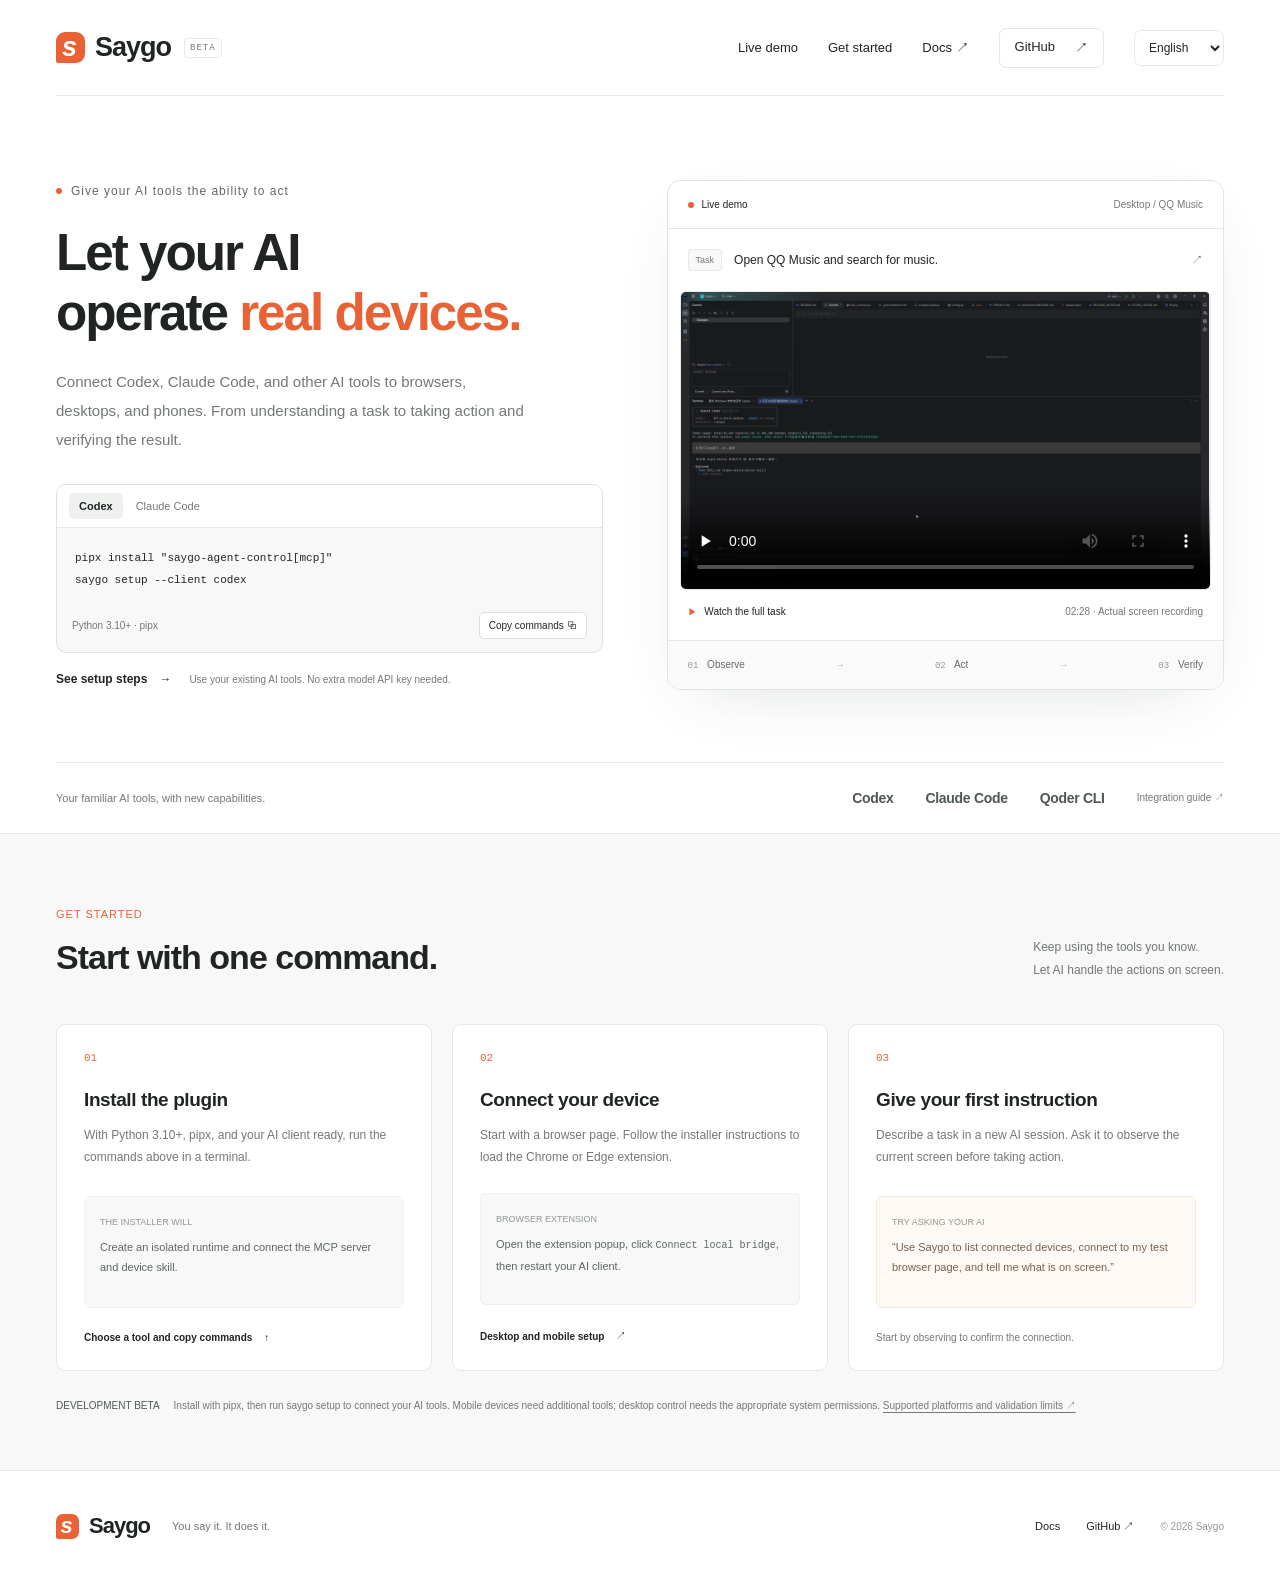
==== commit 2f3568e7: "Add bilingual website with saved language preference and refresh PyPI setup docs" ====
--- a/website-project/index.html
+++ b/website-project/index.html
@@ -14,56 +14,58 @@
   <meta property="og:url" content="https://saygo.work/">
   <link rel="stylesheet" href="styles.css">
   <script src="site-config.js" defer></script>
+  <script src="i18n.js" defer></script>
   <script src="app.js" defer></script>
 </head>
 <body>
-<a class="skip-link" href="#main">跳到主要内容</a>
+<a class="skip-link" href="#main" data-i18n="skip">跳到主要内容</a>
 <header class="navigation wrap">
-  <a class="brand" href="#" aria-label="Saygo 首页"><span class="brand-icon" aria-hidden="true">s</span>Saygo<span class="beta">BETA</span></a>
-  <nav aria-label="主导航">
-    <a href="#film">实机演示</a><a href="#quickstart">接入指南</a><a class="desktop-link" href="https://github.com/WilliamSkyWalker/saygo/blob/main/docs/agent-control.md">文档 ↗</a><a class="github-link" href="https://github.com/WilliamSkyWalker/saygo">GitHub <span aria-hidden="true">↗</span></a>
+  <a class="brand" href="#" aria-label="Saygo 首页" data-i18n-aria="homeLabel"><span class="brand-icon" aria-hidden="true">s</span>Saygo<span class="beta">BETA</span></a>
+  <nav aria-label="主导航" data-i18n-aria="navLabel">
+    <a href="#film" data-i18n="navDemo">实机演示</a><a href="#quickstart" data-i18n="navStart">接入指南</a><a class="desktop-link" href="https://github.com/WilliamSkyWalker/saygo/blob/main/docs/agent-control.md" data-i18n="navDocs">文档 ↗</a><a class="github-link" href="https://github.com/WilliamSkyWalker/saygo">GitHub <span aria-hidden="true">↗</span></a>
+    <label class="language-picker"><span class="sr-only" data-i18n="languageLabel">选择语言</span><select id="site-language"><option value="zh" lang="zh-CN">简体中文</option><option value="en" lang="en">English</option></select></label>
   </nav>
 </header>
 <main id="main">
   <section class="hero wrap" aria-labelledby="hero-title">
     <div class="hero-copy">
-      <p class="eyebrow"><span class="status-dot"></span> 为你的 AI 工具扩展行动能力</p>
-      <h1 id="hero-title">让你的 AI，<br>操作<span>真实设备。</span></h1>
-      <p class="hero-description">为 Codex、Claude Code 等 AI 工具连接浏览器、桌面和手机。从理解任务，到执行操作，再到确认结果。</p>
-      <div class="install-box" aria-label="插件安装命令">
+      <p class="eyebrow" data-i18n-html="eyebrow"><span class="status-dot"></span> 为你的 AI 工具扩展行动能力</p>
+      <h1 id="hero-title" data-i18n-html="heroTitle">让你的 AI，<br>操作<span>真实设备。</span></h1>
+      <p class="hero-description" data-i18n="heroDescription">为 Codex、Claude Code 等 AI 工具连接浏览器、桌面和手机。从理解任务，到执行操作，再到确认结果。</p>
+      <div class="install-box" aria-label="插件安装命令" data-i18n-aria="installLabel">
         <div class="install-controls">
-          <div class="client-switch" role="group" aria-label="选择 AI 工具"><button type="button" data-client="codex" aria-pressed="true">Codex</button><button type="button" data-client="claude" aria-pressed="false">Claude Code</button></div>
-          <label class="os-picker"><span class="sr-only">选择操作系统</span><select id="install-os"><option value="unix">macOS / Linux / WSL</option><option value="windows">Windows</option></select></label>
+          <div class="client-switch" role="group" aria-label="选择 AI 工具" data-i18n-aria="clientLabel"><button type="button" data-client="codex" aria-pressed="true">Codex</button><button type="button" data-client="claude" aria-pressed="false">Claude Code</button></div>
+          <label class="os-picker"><span class="sr-only" data-i18n="chooseOS">选择操作系统</span><select id="install-os"><option value="unix">macOS / Linux / WSL</option><option value="windows">Windows</option></select></label>
         </div>
-        <div class="code-area"><pre tabindex="0" aria-label="安装命令"><code id="install-command">pipx install "saygo-agent-control[mcp]"
+        <div class="code-area"><pre tabindex="0" aria-label="安装命令" data-i18n-aria="commandLabel"><code id="install-command">pipx install "saygo-agent-control[mcp]"
 saygo setup --client codex</code></pre></div>
-        <div class="install-bottom"><span id="install-requirements">Python 3.10+ · pipx</span><button class="copy-button" id="copy-command" type="button">复制命令 <span aria-hidden="true">⧉</span></button></div>
+        <div class="install-bottom"><span id="install-requirements">Python 3.10+ · pipx</span><button class="copy-button" id="copy-command" type="button" data-i18n-html="copy">复制命令 <span aria-hidden="true">⧉</span></button></div>
         <p class="sr-only" id="copy-status" role="status" aria-live="polite"></p>
       </div>
       <noscript><p class="small-note">以上为 Codex 安装命令，其他客户端请查看<a href="https://github.com/WilliamSkyWalker/saygo#programming-agent-setup">安装文档</a>。</p></noscript>
-      <div class="hero-links"><a class="text-link" href="#quickstart">查看接入步骤 <span aria-hidden="true">→</span></a><span>沿用现有 AI 工具，无需另配模型 API Key</span></div>
+      <div class="hero-links"><a class="text-link" href="#quickstart" data-i18n-html="startLink">查看接入步骤 <span aria-hidden="true">→</span></a><span data-i18n="noKey">沿用现有 AI 工具，无需另配模型 API Key</span></div>
     </div>
     <div class="demo" id="film">
-      <div class="demo-heading"><span><i class="status-dot"></i> 实机演示</span><span>桌面 / QQ 音乐</span></div>
-      <div class="demo-request"><span class="request-label">任务</span><p>打开 QQ 音乐，并搜索作品。</p><span aria-hidden="true">↗</span></div>
-      <div class="player-shell"><video id="video" controls playsinline preload="none" poster="public/videos/poster.jpg" src="public/videos/brand.mp4" aria-label="Saygo 操作 QQ 音乐完整实机演示"></video><div id="video-error" hidden role="status">视频暂时无法播放。<a href="public/videos/brand.mp4">打开视频文件 ↗</a></div></div>
-      <div class="demo-caption"><span><span class="play-mark" aria-hidden="true">▶</span> 观看完整操作过程</span><span>02:28 · 真实录屏</span></div>
-      <div class="demo-workflow" aria-label="工作流程"><span><b>01</b> 观察界面</span><i aria-hidden="true">→</i><span><b>02</b> 执行操作</span><i aria-hidden="true">→</i><span><b>03</b> 确认结果</span></div>
+      <div class="demo-heading"><span data-i18n-html="demoHeading"><i class="status-dot"></i> 实机演示</span><span data-i18n="demoPlatform">桌面 / QQ 音乐</span></div>
+      <div class="demo-request"><span class="request-label" data-i18n="taskLabel">任务</span><p data-i18n="demoTask">打开 QQ 音乐，并搜索作品。</p><span aria-hidden="true">↗</span></div>
+      <div class="player-shell"><video id="video" controls playsinline preload="none" poster="public/videos/poster.jpg" src="public/videos/brand.mp4" aria-label="Saygo 操作 QQ 音乐完整实机演示" data-i18n-aria="videoLabel"></video><div id="video-error" hidden role="status" data-i18n-html="videoError">视频暂时无法播放。<a href="public/videos/brand.mp4">打开视频文件 ↗</a></div></div>
+      <div class="demo-caption"><span data-i18n-html="watch"><span class="play-mark" aria-hidden="true">▶</span> 观看完整操作过程</span><span data-i18n="recording">02:28 · 真实录屏</span></div>
+      <div class="demo-workflow" aria-label="工作流程" data-i18n-aria="workflowLabel"><span data-i18n-html="observe"><b>01</b> 观察界面</span><i aria-hidden="true">→</i><span data-i18n-html="act"><b>02</b> 执行操作</span><i aria-hidden="true">→</i><span data-i18n-html="verify"><b>03</b> 确认结果</span></div>
     </div>
   </section>
-  <div class="compatibility wrap"><span>你熟悉的 AI 工具，多一种能力。</span><div><b>Codex</b><b>Claude Code</b><b>Qoder CLI</b><a href="https://github.com/WilliamSkyWalker/saygo/blob/main/distribution/README.md">查看接入说明 ↗</a></div></div>
+  <div class="compatibility wrap"><span data-i18n="compatibility">你熟悉的 AI 工具，多一种能力。</span><div><b>Codex</b><b>Claude Code</b><b>Qoder CLI</b><a href="https://github.com/WilliamSkyWalker/saygo/blob/main/distribution/README.md" data-i18n="integrations">查看接入说明 ↗</a></div></div>
   <section class="quickstart" id="quickstart" aria-labelledby="quickstart-title">
     <div class="wrap">
-      <div class="section-heading"><div><p class="eyebrow">快速接入</p><h2 id="quickstart-title">从第一条命令开始。</h2></div><p>继续使用熟悉的工具。<br>把屏幕上的操作，交给 AI。</p></div>
+      <div class="section-heading"><div><p class="eyebrow" data-i18n="quickstartLabel">快速接入</p><h2 id="quickstart-title" data-i18n="quickstartTitle">从第一条命令开始。</h2></div><p data-i18n-html="quickstartIntro">继续使用熟悉的工具。<br>把屏幕上的操作，交给 AI。</p></div>
       <div class="steps">
-        <article class="step"><span class="step-number">01</span><h3>安装插件</h3><p><span id="setup-requirements">准备好 Python 3.10+、pipx 和对应的 AI 客户端，在终端运行上方命令。</span></p><div class="step-detail"><span class="detail-label">安装器会完成</span><p>创建独立运行环境，接入 MCP 与操作 Skill。</p></div><a class="text-link" href="#hero-title">选择工具并复制命令 <span aria-hidden="true">↑</span></a></article>
-        <article class="step"><span class="step-number">02</span><h3>连接你的设备</h3><p>先从一个浏览器页面开始。按照安装器提示，加载 Chrome 或 Edge 扩展。</p><div class="step-detail"><span class="detail-label">浏览器扩展</span><p>打开扩展弹窗，点击 <code>Connect local bridge</code>，然后重启 AI 客户端。</p></div><a class="text-link" href="https://github.com/WilliamSkyWalker/saygo/blob/main/docs/agent-control.md">桌面和手机接入说明 <span aria-hidden="true">↗</span></a></article>
-        <article class="step"><span class="step-number">03</span><h3>发出第一条指令</h3><p>在新的 AI 会话中描述任务，让它先查看当前界面，再开始操作。</p><div class="step-detail prompt"><span class="detail-label">试着对 AI 说</span><p>“使用 Saygo 查看已连接的设备，连接我的测试浏览器页面，告诉我屏幕上有什么。”</p></div><span class="step-note">从观察开始，确认连接成功。</span></article>
+        <article class="step"><span class="step-number">01</span><h3 data-i18n="stepInstall">安装插件</h3><p><span id="setup-requirements" data-i18n="setupRequirementsPypi">准备好 Python 3.10+、pipx 和对应的 AI 客户端，在终端运行上方命令。</span></p><div class="step-detail"><span class="detail-label" data-i18n="installerDoes">安装器会完成</span><p data-i18n="installerDetail">创建独立运行环境，接入 MCP 与操作 Skill。</p></div><a class="text-link" href="#hero-title" data-i18n-html="chooseCopy">选择工具并复制命令 <span aria-hidden="true">↑</span></a></article>
+        <article class="step"><span class="step-number">02</span><h3 data-i18n="stepConnect">连接你的设备</h3><p data-i18n="connectDetail">先从一个浏览器页面开始。按照安装器提示，加载 Chrome 或 Edge 扩展。</p><div class="step-detail"><span class="detail-label" data-i18n="extensionLabel">浏览器扩展</span><p data-i18n-html="extensionDetail">打开扩展弹窗，点击 <code>Connect local bridge</code>，然后重启 AI 客户端。</p></div><a class="text-link" href="https://github.com/WilliamSkyWalker/saygo/blob/main/docs/agent-control.md" data-i18n-html="deviceDocs">桌面和手机接入说明 <span aria-hidden="true">↗</span></a></article>
+        <article class="step"><span class="step-number">03</span><h3 data-i18n="stepPrompt">发出第一条指令</h3><p data-i18n="promptDetail">在新的 AI 会话中描述任务，让它先查看当前界面，再开始操作。</p><div class="step-detail prompt"><span class="detail-label" data-i18n="tryPrompt">试着对 AI 说</span><p data-i18n="prompt">“使用 Saygo 查看已连接的设备，连接我的测试浏览器页面，告诉我屏幕上有什么。”</p></div><span class="step-note" data-i18n="observeFirst">从观察开始，确认连接成功。</span></article>
       </div>
-      <div class="setup-note"><span class="note-label">开发测试版</span><p><span id="install-mode-note">通过 pipx 安装，再运行 saygo setup 接入 AI 工具。</span>手机需要额外工具链，桌面控制需要相应系统权限。<a href="https://github.com/WilliamSkyWalker/saygo#platforms-and-validation-limits">查看平台支持与验证范围 ↗</a></p></div>
+      <div class="setup-note"><span class="note-label" data-i18n="betaNote">开发测试版</span><p><span id="install-mode-note" data-i18n="installNotePypi">通过 pipx 安装，再运行 saygo setup 接入 AI 工具。</span><span data-i18n="platformNote">手机需要额外工具链，桌面控制需要相应系统权限。</span><a href="https://github.com/WilliamSkyWalker/saygo#platforms-and-validation-limits" data-i18n="platformDocs">查看平台支持与验证范围 ↗</a></p></div>
     </div>
   </section>
 </main>
-<footer class="wrap"><a class="brand" href="#"><span class="brand-icon" aria-hidden="true">s</span>Saygo</a><span>你说，它做。</span><div><a href="https://github.com/WilliamSkyWalker/saygo/blob/main/docs/agent-control.md">文档</a><a href="https://github.com/WilliamSkyWalker/saygo">GitHub ↗</a><span>© <span id="year">2026</span> Saygo</span></div></footer>
+<footer class="wrap"><a class="brand" href="#"><span class="brand-icon" aria-hidden="true">s</span>Saygo</a><span data-i18n="tagline">你说，它做。</span><div><a href="https://github.com/WilliamSkyWalker/saygo/blob/main/docs/agent-control.md" data-i18n="footerDocs">文档</a><a href="https://github.com/WilliamSkyWalker/saygo">GitHub ↗</a><span>© <span id="year">2026</span> Saygo</span></div></footer>
 </body>
 </html>
--- a/website-project/styles.css
+++ b/website-project/styles.css
@@ -1 +1,9 @@
 :root{color-scheme:light;--ink:#202523;--muted:#737975;--orange:#e96236;--line:#e6e9e6;--soft:#f7f8f7;font-family:Inter,-apple-system,BlinkMacSystemFont,"Segoe UI","PingFang SC","Microsoft YaHei",sans-serif;scroll-behavior:smooth;scroll-padding-top:32px}*{box-sizing:border-box}body{margin:0;color:var(--ink);background:#fff;-webkit-font-smoothing:antialiased}a{color:inherit;text-decoration:none}button,select{font:inherit}button,a,select{-webkit-tap-highlight-color:transparent}button{cursor:pointer}a:focus-visible,button:focus-visible,select:focus-visible,pre:focus-visible,video:focus-visible{outline:2px solid var(--orange);outline-offset:5px}a:hover{color:var(--orange)}.wrap{max-width:1320px;width:calc(100% - 112px);margin-inline:auto}.navigation{height:96px;display:flex;align-items:center;justify-content:space-between;border-bottom:1px solid var(--line)}.brand{display:inline-flex;align-items:center;gap:10px;font-weight:750;letter-spacing:-1px;font-size:27px}.brand-icon{display:grid;place-items:center;background:var(--orange);color:#fff;width:29px;height:31px;border-radius:9px 9px 9px 2px;font-size:27px;font-style:italic;line-height:1;padding-right:3px}.beta{font:9px ui-monospace,monospace;letter-spacing:1px;border:1px solid var(--line);border-radius:4px;padding:4px 5px;color:var(--muted);margin-left:3px}nav{display:flex;gap:30px;align-items:center;font-size:13px}.github-link{border:1px solid var(--line);border-radius:7px;padding:10px 15px;display:flex;gap:20px}.hero{display:grid;grid-template-columns:1fr 1.02fr;align-items:center;gap:64px;padding-block:84px 72px}.hero-copy{min-width:0}.eyebrow{font-size:12px;letter-spacing:1px;margin:0 0 25px;display:flex;align-items:center;gap:9px;color:#626a63}.status-dot{display:inline-block;width:6px;height:6px;background:var(--orange);border-radius:50%;flex-shrink:0}h1{font-size:clamp(40px,4vw,58px);line-height:1.28;letter-spacing:-2.5px;font-weight:650;margin:0 0 23px}h1 span{color:var(--orange)}.hero-description{font-size:15px;line-height:1.95;max-width:470px;margin:0 0 30px;color:#737975}.install-box{border:1px solid #dde2de;border-radius:10px;overflow:hidden;background:var(--soft)}.install-controls{display:flex;align-items:center;justify-content:space-between;border-bottom:1px solid var(--line);gap:8px;padding:8px 12px;background:#fff}.client-switch{display:flex;gap:3px}.client-switch button{border:0;background:transparent;color:var(--muted);border-radius:5px;padding:7px 10px;font-size:11px;white-space:nowrap}.client-switch button[aria-pressed=true]{color:var(--ink);background:#eff1ef;font-weight:650}.os-picker select{border:0;background:transparent;max-width:158px;font-size:10px;color:#626a63;padding:6px 0;cursor:pointer}.code-area{padding:19px 18px 12px}pre{margin:0;overflow:auto;font:11px/2 ui-monospace,SFMono-Regular,Consolas,"Liberation Mono",monospace;white-space:pre;tab-size:2}code{font-family:ui-monospace,SFMono-Regular,Consolas,"Liberation Mono",monospace}.install-bottom{padding:9px 15px 13px;display:flex;justify-content:space-between;gap:8px;align-items:center}.install-bottom>span{font-size:10px;color:var(--muted)}.copy-button{border:1px solid #dce0dc;background:#fff;border-radius:5px;padding:7px 9px;display:flex;align-items:center;gap:10px;font-size:10px;color:var(--ink)}.copy-button:hover{border-color:var(--orange);color:var(--orange)}.hero-links{display:flex;align-items:center;gap:18px;flex-wrap:wrap;margin-top:19px}.text-link{font-size:12px;font-weight:550;display:inline-flex;align-items:center;gap:12px}.hero-links>span{font-size:10px;color:var(--muted)}.demo{min-width:0;border:1px solid #e1e5e1;border-radius:13px;background:#fff;box-shadow:0 20px 65px -30px #22392b30;overflow:hidden;scroll-margin-top:35px}.demo-heading{display:flex;justify-content:space-between;align-items:center;padding:18px 20px;border-bottom:1px solid var(--line);font-size:10px;color:var(--muted)}.demo-heading>span:first-child{display:flex;gap:8px;align-items:center;color:var(--ink)}.demo-request{display:flex;align-items:center;gap:12px;padding:20px;font-size:12px}.request-label{font-size:9px;padding:5px 7px;background:var(--soft);border:1px solid var(--line);border-radius:4px;color:var(--muted)}.demo-request p{margin:0;line-height:1.7}.demo-request>span:last-child{margin-left:auto;color:var(--muted)}.player-shell{margin:0 12px;aspect-ratio:16/9;border:1px solid var(--line);border-radius:6px;overflow:hidden;background:#f0f2f0;position:relative}video{display:block;width:100%;height:100%;object-fit:contain}.demo-caption{padding:16px 20px 21px;display:flex;justify-content:space-between;gap:10px;font-size:10px;color:var(--muted)}.demo-caption>span:first-child{color:var(--ink)}.play-mark{color:var(--orange);font-size:9px;margin-right:5px}.demo-workflow{display:flex;justify-content:space-between;align-items:center;gap:8px;padding:18px 20px;background:#f9faf9;border-top:1px solid var(--line);font-size:10px;color:#646c65}.demo-workflow b{font:9px ui-monospace,monospace;margin-right:6px;color:#949b95}.demo-workflow i{font-style:normal;color:#b4bcb5}.compatibility{padding-block:27px;border-top:1px solid var(--line);display:flex;justify-content:space-between;align-items:center;gap:24px;font-size:11px;color:var(--muted)}.compatibility>div{display:flex;align-items:center;gap:32px}.compatibility b{font-size:14px;font-weight:550;letter-spacing:-.3px;color:#4f5751}.compatibility a{font-size:10px}.quickstart{background:var(--soft);border-block:1px solid var(--line);padding:74px 0 55px}.section-heading{display:flex;justify-content:space-between;align-items:flex-end;gap:25px;margin-bottom:42px}.section-heading .eyebrow{color:var(--orange);margin-bottom:14px;font-size:11px}h2{margin:0;font-size:34px;line-height:1.4;font-weight:600;letter-spacing:-1px}.section-heading>p{margin:0;color:var(--muted);font-size:12px;line-height:1.9}.steps{display:grid;grid-template-columns:repeat(3,minmax(0,1fr));gap:20px}.step{padding:27px;background:#fff;border:1px solid var(--line);border-radius:9px;display:flex;flex-direction:column;align-items:flex-start}.step-number{font:11px ui-monospace,monospace;color:var(--orange);margin-bottom:25px}h3{font-weight:600;font-size:19px;margin:0 0 13px;letter-spacing:-.4px}.step>p{font-size:12px;color:var(--muted);line-height:1.9;margin:0 0 24px}.step-detail{width:100%;background:var(--soft);border:1px solid #edf0ed;border-radius:6px;padding:14px 15px;margin-top:auto;min-height:112px}.detail-label{font-size:9px;color:#929992}.step-detail p{font-size:11px;line-height:1.85;margin:8px 0 0;color:#5e6860}.step-detail code{font-size:10px;overflow-wrap:anywhere}.prompt{background:#fff9f5;border-color:#f3e7de}.prompt p{color:#756250}.step>.text-link,.step-note{margin-top:24px;font-size:10px}.step-note{color:var(--muted)}.setup-note{display:flex;align-items:baseline;gap:14px;margin-top:25px;font-size:10px;line-height:1.9;color:var(--muted)}.note-label{white-space:nowrap;color:#505a52}.setup-note p{margin:0}.setup-note a{white-space:nowrap;text-decoration:underline;text-underline-offset:3px}footer{display:flex;align-items:center;gap:22px;min-height:110px}footer .brand{font-size:22px}footer .brand-icon{width:23px;height:25px;font-size:22px;border-radius:7px 7px 7px 2px}footer>span{font-size:11px;color:var(--muted)}footer>div{margin-left:auto;display:flex;gap:26px;align-items:center;font-size:11px}footer>div>span{font-size:10px;color:#929992}.sr-only{position:absolute;width:1px;height:1px;padding:0;margin:-1px;overflow:hidden;clip:rect(0,0,0,0);white-space:nowrap;border:0}.skip-link{position:fixed;top:10px;left:10px;transform:translateY(-160%);background:#fff;padding:12px;z-index:10}.skip-link:focus{transform:none}#video-error{position:absolute;inset:0;background:var(--soft);padding:25px;align-content:center;text-align:center;font-size:12px;line-height:2}#video-error a{display:block;text-decoration:underline}.small-note{font-size:11px;line-height:1.8}.small-note a{text-decoration:underline}[hidden]{display:none!important}@media(min-width:1600px){.hero{padding-block:100px 90px;gap:85px}}@media(max-width:1100px){.wrap{width:calc(100% - 64px)}.hero{gap:30px;padding-block:65px 55px}h1{font-size:44px}.install-controls{flex-wrap:wrap}.hero-description{font-size:14px}.hero-links{gap:10px}.step{padding:22px}.compatibility>div{gap:22px}.demo-workflow{padding-inline:15px;font-size:9px}}@media(max-width:800px){.hero{grid-template-columns:1fr;gap:40px;max-width:620px;padding-top:50px}h1{font-size:52px}.hero-description{max-width:490px}.install-controls{flex-wrap:nowrap}.demo{width:100%}.compatibility{align-items:flex-start;flex-direction:column;gap:20px}.compatibility>div{flex-wrap:wrap;gap:18px 28px}.steps{grid-template-columns:1fr}.step{display:grid;grid-template-columns:36px 1fr;column-gap:15px;padding:25px}.step-number{grid-column:1;grid-row:1;margin-top:5px}.step>h3,.step>p,.step-detail,.step>.text-link,.step-note{grid-column:2}.step-detail{min-height:0}.step>p{margin-bottom:18px}.step>.text-link,.step-note{margin-top:17px}.quickstart{padding-block:48px}.section-heading{margin-bottom:28px}h2{font-size:30px}footer{flex-wrap:wrap;gap:15px;padding-block:28px}footer>div{gap:20px}.desktop-link{display:none}}@media(max-width:480px){.wrap{width:calc(100% - 40px)}.navigation{height:78px}.brand{font-size:24px}.brand-icon{width:26px;height:28px;font-size:24px}.beta{font-size:8px;padding:3px}.navigation nav{gap:16px;font-size:11px}.navigation nav>a:first-child{display:none}.github-link{padding:7px 10px;gap:9px}.hero{padding-top:40px;padding-bottom:37px;gap:32px}.eyebrow{font-size:10px;margin-bottom:22px}h1{font-size:43px;letter-spacing:-2px}.hero-description{font-size:13px;margin-bottom:24px}.install-controls{padding:8px;gap:4px}.client-switch button{font-size:10px;padding:7px 8px}.os-picker select{max-width:143px;font-size:9px}.code-area{padding-inline:12px}pre{font-size:10px}.install-bottom{padding-inline:12px}.install-bottom>span{font-size:9px}.hero-links{align-items:flex-start;flex-direction:column;gap:12px}.hero-links>span{font-size:10px}.demo-heading{padding:15px}.demo-request{padding:17px 15px;font-size:11px}.demo-caption{padding:15px;font-size:9px}.demo-workflow{padding:16px 12px;font-size:9px;gap:4px}.demo-workflow b{font-size:8px;margin-right:3px}.compatibility>div{gap:16px 23px}.compatibility b{font-size:13px}.compatibility a{width:100%}.section-heading{align-items:flex-start;flex-direction:column;gap:14px}.section-heading>p br{display:none}h2{font-size:28px}.step{padding:22px 18px;grid-template-columns:25px 1fr;gap:0 10px}.setup-note{gap:10px}footer>div{width:100%;margin:7px 0 0}footer>div>span{margin-left:auto}}@media(prefers-reduced-motion:reduce){:root{scroll-behavior:auto}}
+
+/* Language control stays available on desktop and mobile. */
+.language-picker select{border:1px solid var(--line);border-radius:7px;background:#fff;color:var(--ink);padding:9px 10px;font-size:12px;cursor:pointer;max-width:120px}
+html[lang="en"] h1{letter-spacing:-2px;line-height:1.18}
+html[lang="en"] .demo-caption{flex-wrap:wrap}
+html[lang="en"] .setup-note a{white-space:normal}
+@media(max-width:1100px){.navigation nav{gap:18px}}
+@media(max-width:640px){.navigation{height:auto;min-height:96px;flex-wrap:wrap;gap:16px;padding-block:18px}.navigation nav{width:100%;justify-content:space-between;gap:12px}.language-picker select{font-size:11px;padding:7px 8px}.demo-workflow{flex-wrap:wrap}html[lang="en"] h1{font-size:40px}}
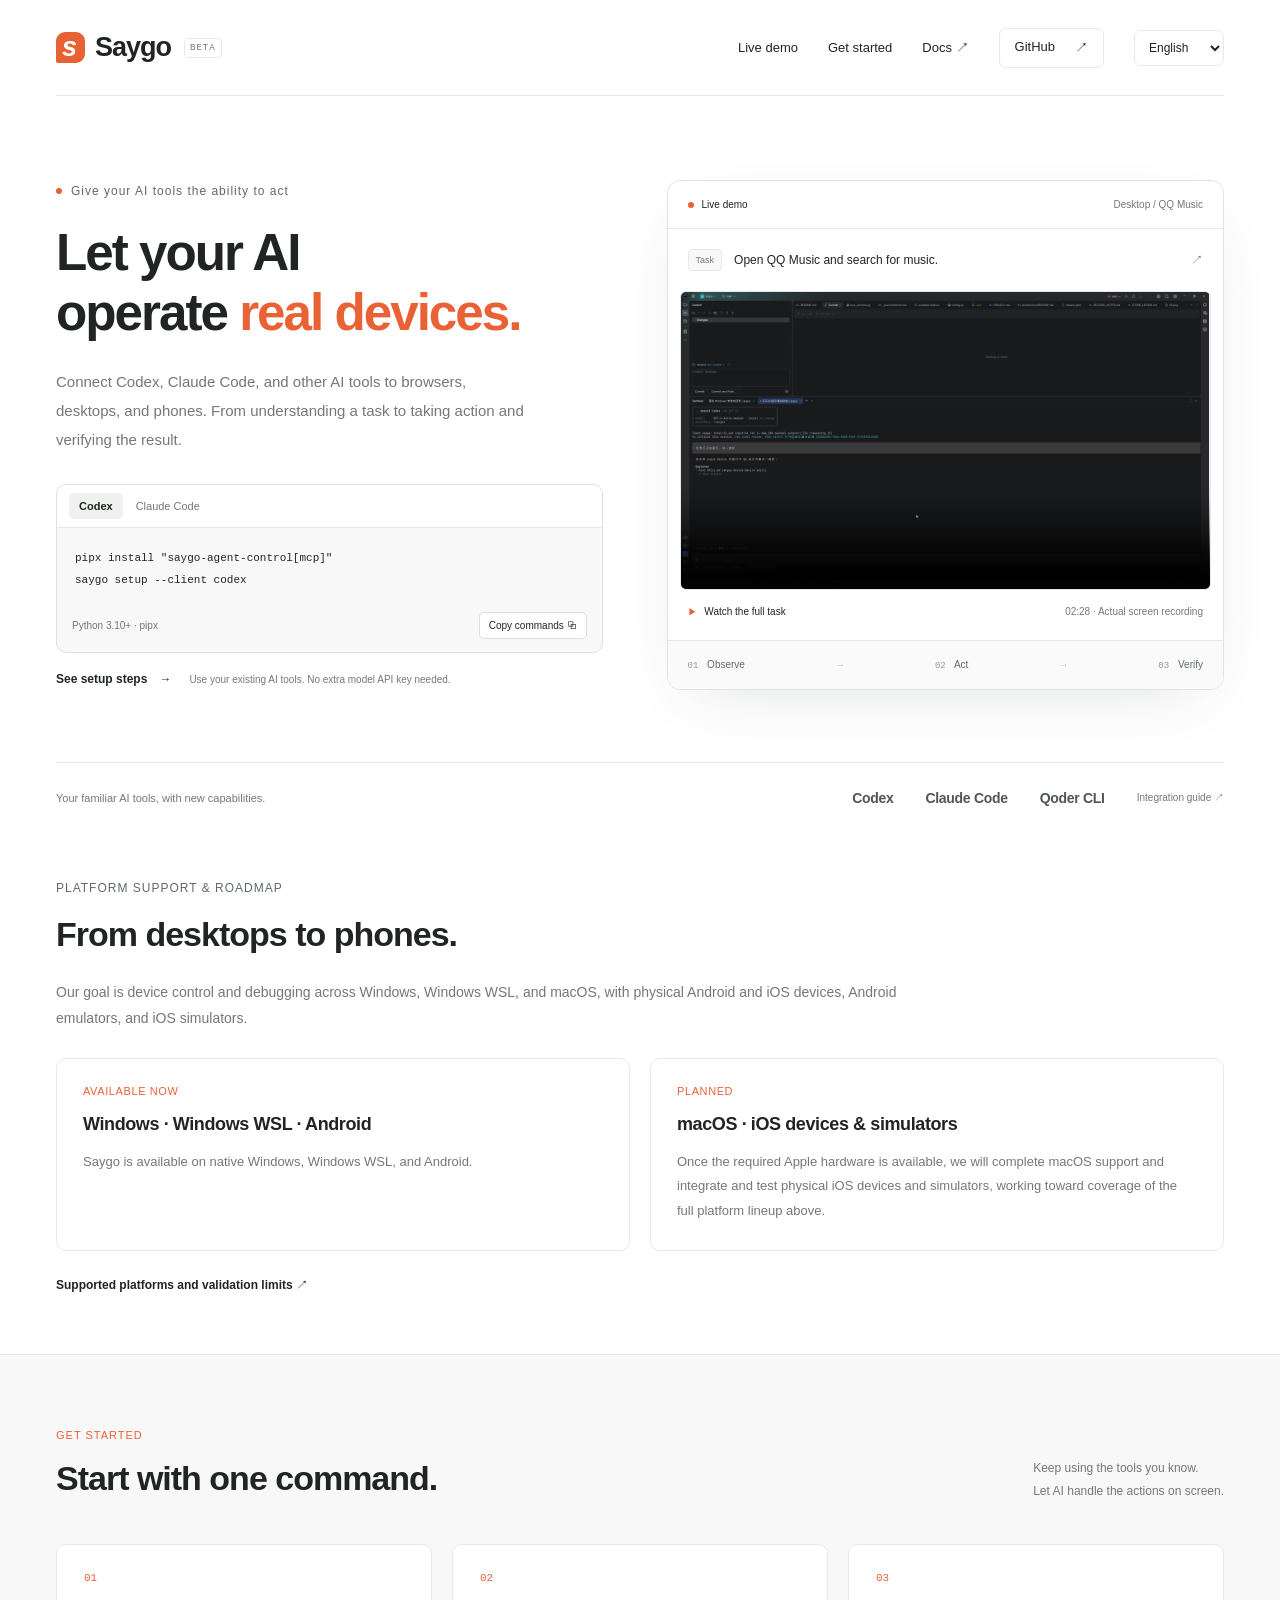
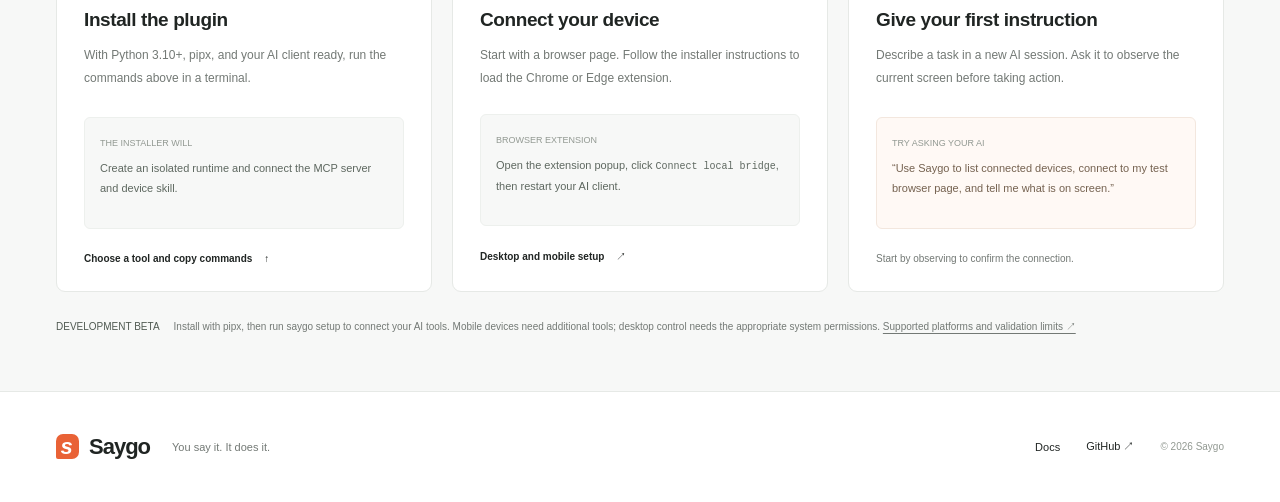
==== commit fbbe577d: "Clarify available platforms and Apple device support roadmap" ====
--- a/website-project/index.html
+++ b/website-project/index.html
@@ -54,6 +54,16 @@
     </div>
   </section>
   <div class="compatibility wrap"><span data-i18n="compatibility">你熟悉的 AI 工具，多一种能力。</span><div><b>Codex</b><b>Claude Code</b><b>Qoder CLI</b><a href="https://github.com/WilliamSkyWalker/saygo/blob/main/distribution/README.md" data-i18n="integrations">查看接入说明 ↗</a></div></div>
+  <section class="platforms wrap" id="platforms" aria-labelledby="platform-title">
+    <p class="eyebrow" data-i18n="platformLabel">平台支持与计划</p>
+    <h2 id="platform-title" data-i18n="platformTitle">从桌面到手机，持续扩展。</h2>
+    <p class="platform-intro" data-i18n="platformIntro">面向 Windows、Windows WSL 和 macOS，覆盖 Android、iOS 真机与模拟器的设备操控与调试。</p>
+    <div class="platform-grid">
+      <article class="platform-card"><p class="platform-status" data-i18n="availableLabel">当前已可用</p><h3 data-i18n="availableTitle">Windows · Windows WSL · Android</h3><p data-i18n="availableDetail">已可在 Windows 原生环境、Windows WSL 和 Android 上使用 Saygo。</p></article>
+      <article class="platform-card"><p class="platform-status" data-i18n="plannedLabel">后续计划</p><h3 data-i18n="plannedTitle">macOS · iOS 真机与模拟器</h3><p data-i18n="plannedDetail">待相关 Apple 设备到位后，将完善 macOS 支持，完成 iOS 真机与模拟器的适配和实测，逐步覆盖上述全部平台和设备类型。</p></article>
+    </div>
+    <a class="text-link" href="https://github.com/WilliamSkyWalker/saygo#platforms-and-validation-limits" data-i18n="platformDocs">查看平台支持与验证范围 ↗</a>
+  </section>
   <section class="quickstart" id="quickstart" aria-labelledby="quickstart-title">
     <div class="wrap">
       <div class="section-heading"><div><p class="eyebrow" data-i18n="quickstartLabel">快速接入</p><h2 id="quickstart-title" data-i18n="quickstartTitle">从第一条命令开始。</h2></div><p data-i18n-html="quickstartIntro">继续使用熟悉的工具。<br>把屏幕上的操作，交给 AI。</p></div>
--- a/website-project/styles.css
+++ b/website-project/styles.css
@@ -7,3 +7,5 @@
 html[lang="en"] .setup-note a{white-space:normal}
 @media(max-width:1100px){.navigation nav{gap:18px}}
 @media(max-width:640px){.navigation{height:auto;min-height:96px;flex-wrap:wrap;gap:16px;padding-block:18px}.navigation nav{width:100%;justify-content:space-between;gap:12px}.language-picker select{font-size:11px;padding:7px 8px}.demo-workflow{flex-wrap:wrap}html[lang="en"] h1{font-size:40px}}
+
+.platforms{padding-block:48px 60px}.platforms>.eyebrow{margin-bottom:16px}.platform-intro{max-width:850px;color:var(--muted);font-size:14px;line-height:1.9;margin:20px 0 26px}.platform-grid{display:grid;grid-template-columns:1fr 1fr;gap:20px;margin-bottom:24px}.platform-card{border:1px solid var(--line);border-radius:10px;padding:26px;min-width:0}.platform-card .platform-status{color:var(--orange);font-size:11px;letter-spacing:.6px;margin:0 0 14px}.platform-card h3{font-size:18px;line-height:1.5;margin:0 0 12px}.platform-card>p:last-child{color:var(--muted);font-size:13px;line-height:1.9;margin:0}@media(max-width:800px){.platform-grid{grid-template-columns:1fr}.platforms{padding-block:36px 44px}}
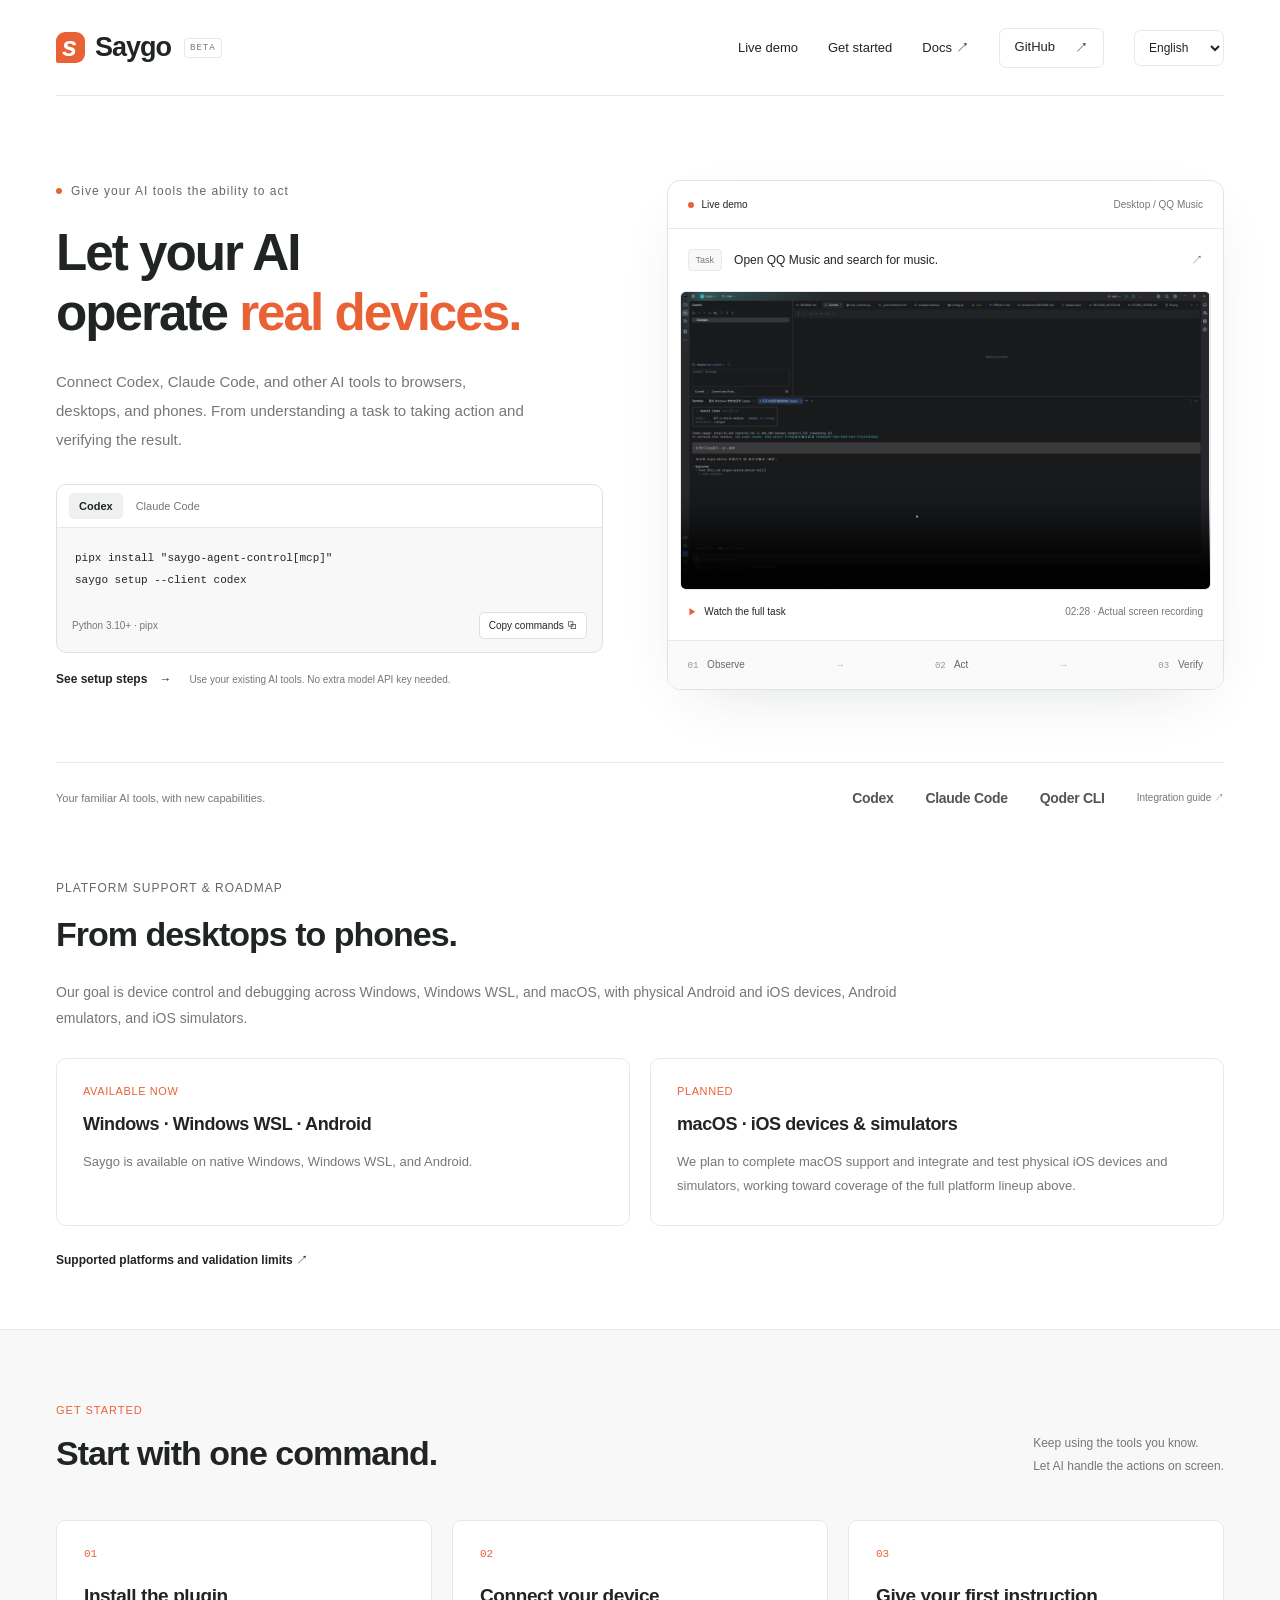
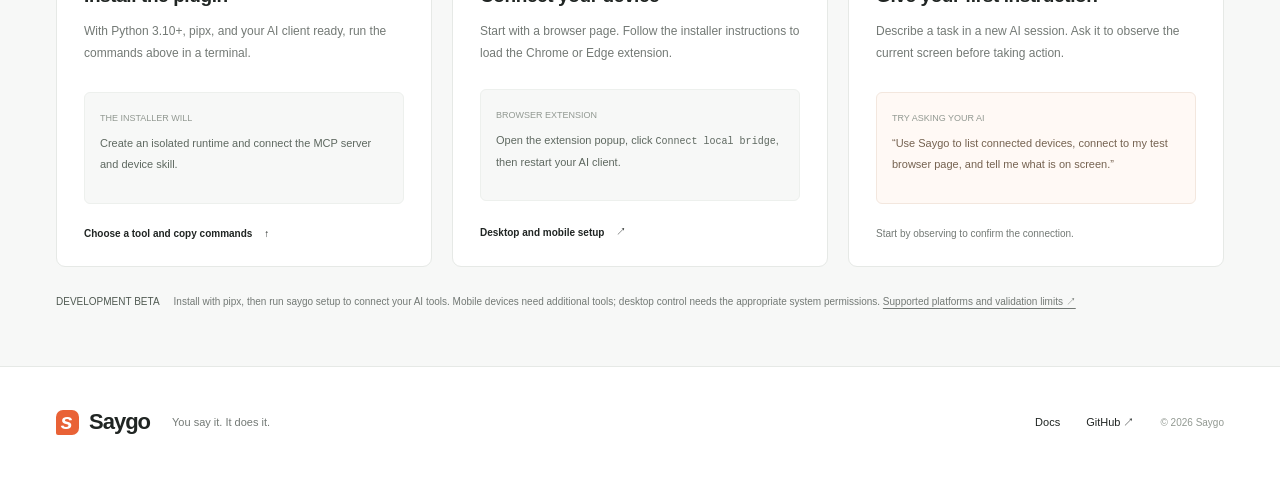
==== commit 23d9059b: "Keep hardware availability details in README only" ====
--- a/website-project/index.html
+++ b/website-project/index.html
@@ -60,7 +60,7 @@
     <p class="platform-intro" data-i18n="platformIntro">面向 Windows、Windows WSL 和 macOS，覆盖 Android、iOS 真机与模拟器的设备操控与调试。</p>
     <div class="platform-grid">
       <article class="platform-card"><p class="platform-status" data-i18n="availableLabel">当前已可用</p><h3 data-i18n="availableTitle">Windows · Windows WSL · Android</h3><p data-i18n="availableDetail">已可在 Windows 原生环境、Windows WSL 和 Android 上使用 Saygo。</p></article>
-      <article class="platform-card"><p class="platform-status" data-i18n="plannedLabel">后续计划</p><h3 data-i18n="plannedTitle">macOS · iOS 真机与模拟器</h3><p data-i18n="plannedDetail">待相关 Apple 设备到位后，将完善 macOS 支持，完成 iOS 真机与模拟器的适配和实测，逐步覆盖上述全部平台和设备类型。</p></article>
+      <article class="platform-card"><p class="platform-status" data-i18n="plannedLabel">后续计划</p><h3 data-i18n="plannedTitle">macOS · iOS 真机与模拟器</h3><p data-i18n="plannedDetail">后续将完善 macOS 支持，完成 iOS 真机与模拟器的适配和实测，逐步覆盖上述全部平台和设备类型。</p></article>
     </div>
     <a class="text-link" href="https://github.com/WilliamSkyWalker/saygo#platforms-and-validation-limits" data-i18n="platformDocs">查看平台支持与验证范围 ↗</a>
   </section>
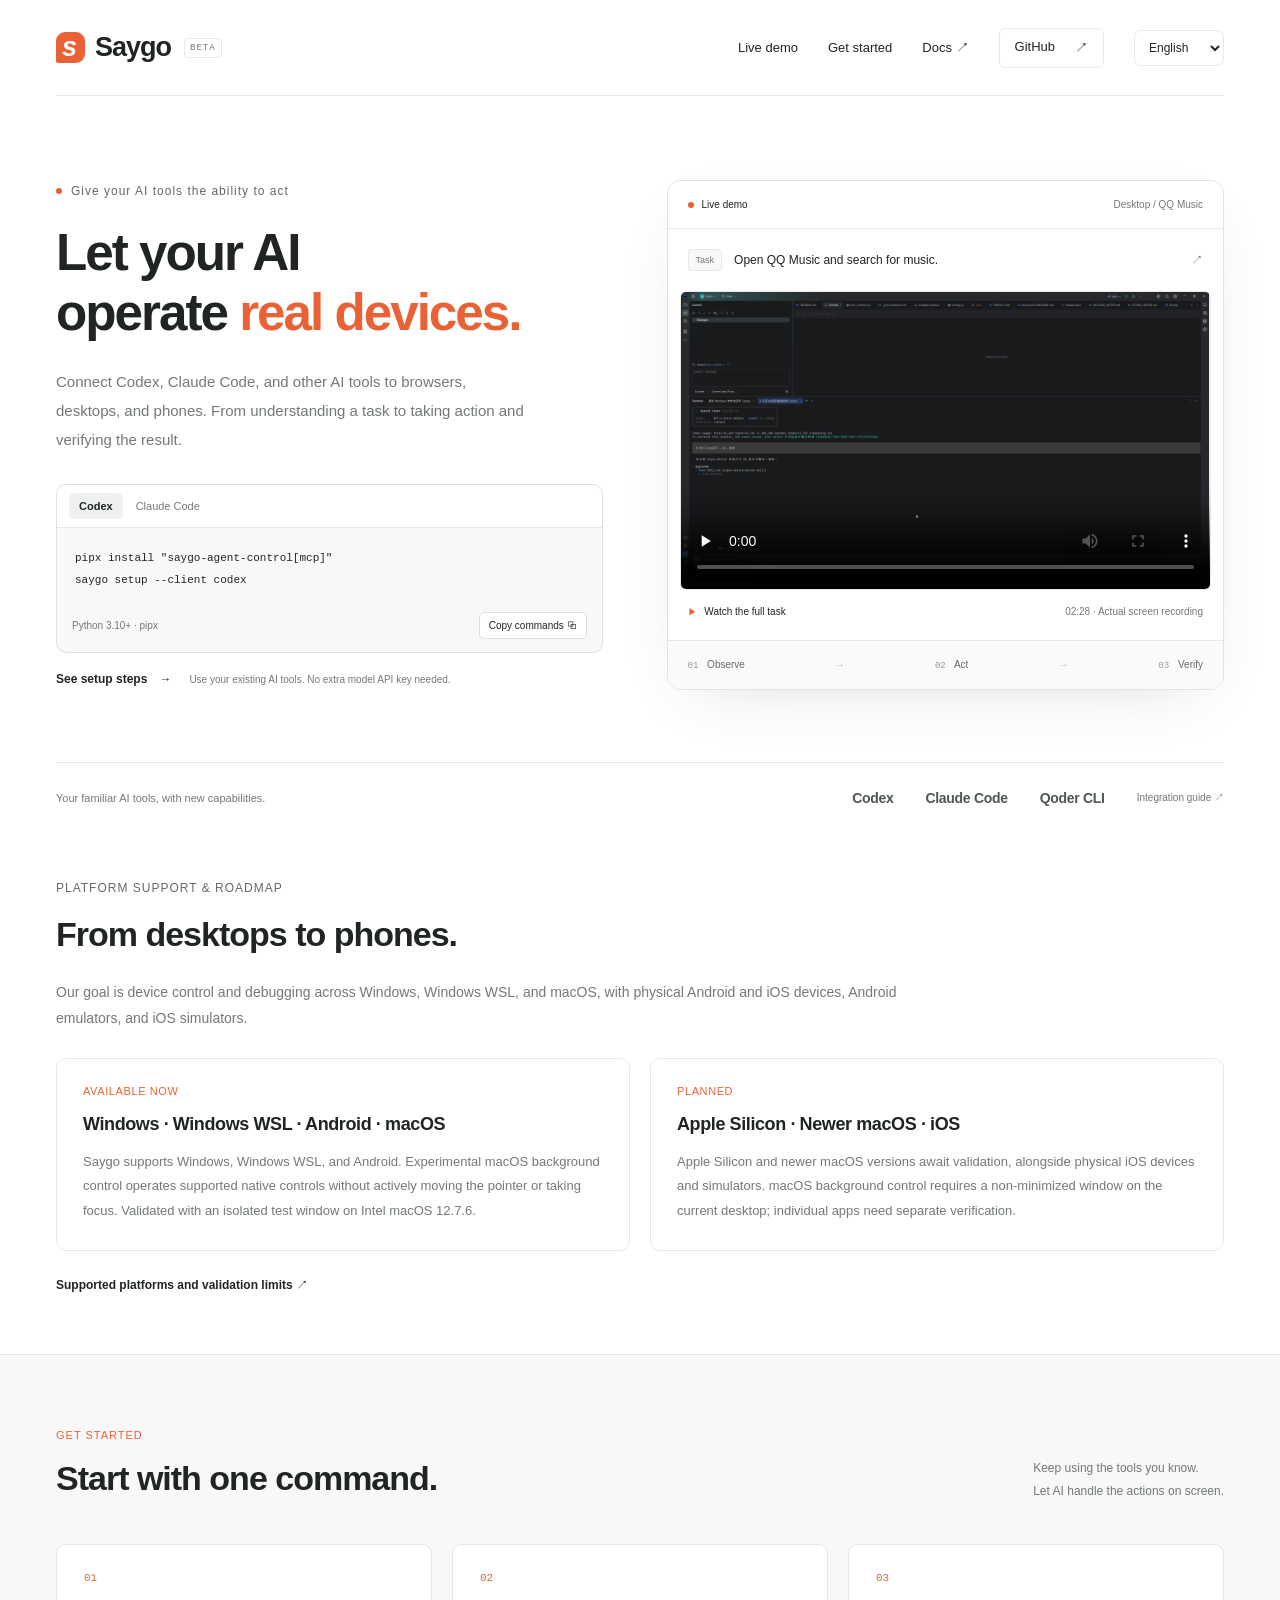
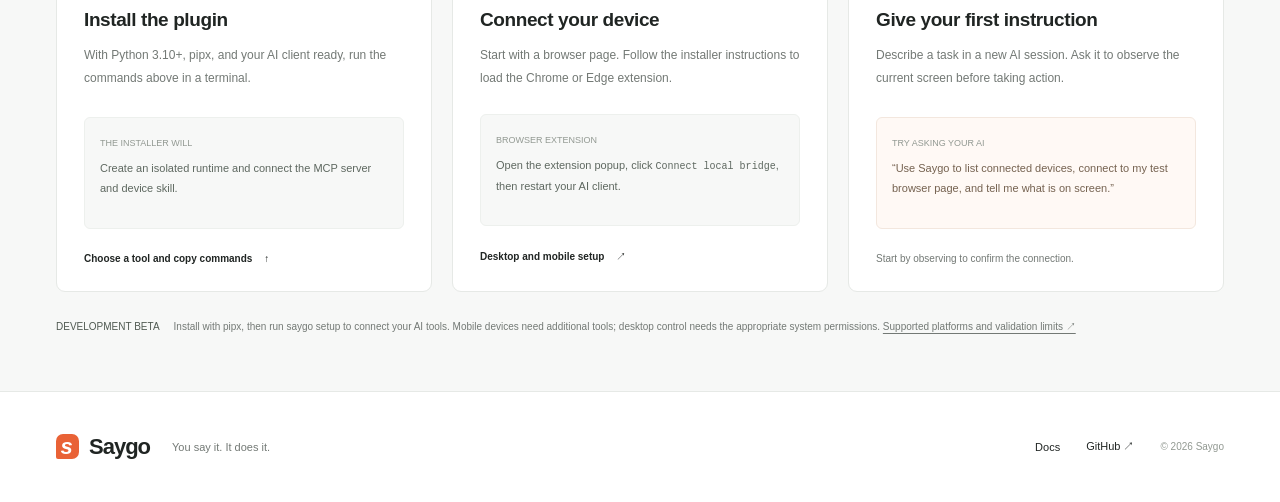
==== commit 15409d87: "release: prepare 0.4.5 and update website platform support" ====
--- a/website-project/index.html
+++ b/website-project/index.html
@@ -59,8 +59,8 @@
     <h2 id="platform-title" data-i18n="platformTitle">从桌面到手机，持续扩展。</h2>
     <p class="platform-intro" data-i18n="platformIntro">面向 Windows、Windows WSL 和 macOS，覆盖 Android、iOS 真机与模拟器的设备操控与调试。</p>
     <div class="platform-grid">
-      <article class="platform-card"><p class="platform-status" data-i18n="availableLabel">当前已可用</p><h3 data-i18n="availableTitle">Windows · Windows WSL · Android</h3><p data-i18n="availableDetail">已可在 Windows 原生环境、Windows WSL 和 Android 上使用 Saygo。</p></article>
-      <article class="platform-card"><p class="platform-status" data-i18n="plannedLabel">后续计划</p><h3 data-i18n="plannedTitle">macOS · iOS 真机与模拟器</h3><p data-i18n="plannedDetail">后续将完善 macOS 支持，完成 iOS 真机与模拟器的适配和实测，逐步覆盖上述全部平台和设备类型。</p></article>
+      <article class="platform-card"><p class="platform-status" data-i18n="availableLabel">当前已可用</p><h3 data-i18n="availableTitle">Windows · Windows WSL · Android · macOS</h3><p data-i18n="availableDetail">已支持 Windows、Windows WSL 和 Android；macOS 新增实验性后台控制，可操作受支持的原生控件，不主动抢占鼠标或前台。已在 Intel Mac、macOS 12.7.6 的独立测试窗口验证。</p></article>
+      <article class="platform-card"><p class="platform-status" data-i18n="plannedLabel">后续计划</p><h3 data-i18n="plannedTitle">Apple Silicon · 新版 macOS · iOS</h3><p data-i18n="plannedDetail">后续将验证 Apple Silicon 与新版 macOS 的兼容性，并继续适配和实测 iOS 真机与模拟器。macOS 后台模式暂不支持最小化或其他桌面的窗口，具体应用需单独验证。</p></article>
     </div>
     <a class="text-link" href="https://github.com/WilliamSkyWalker/saygo#platforms-and-validation-limits" data-i18n="platformDocs">查看平台支持与验证范围 ↗</a>
   </section>
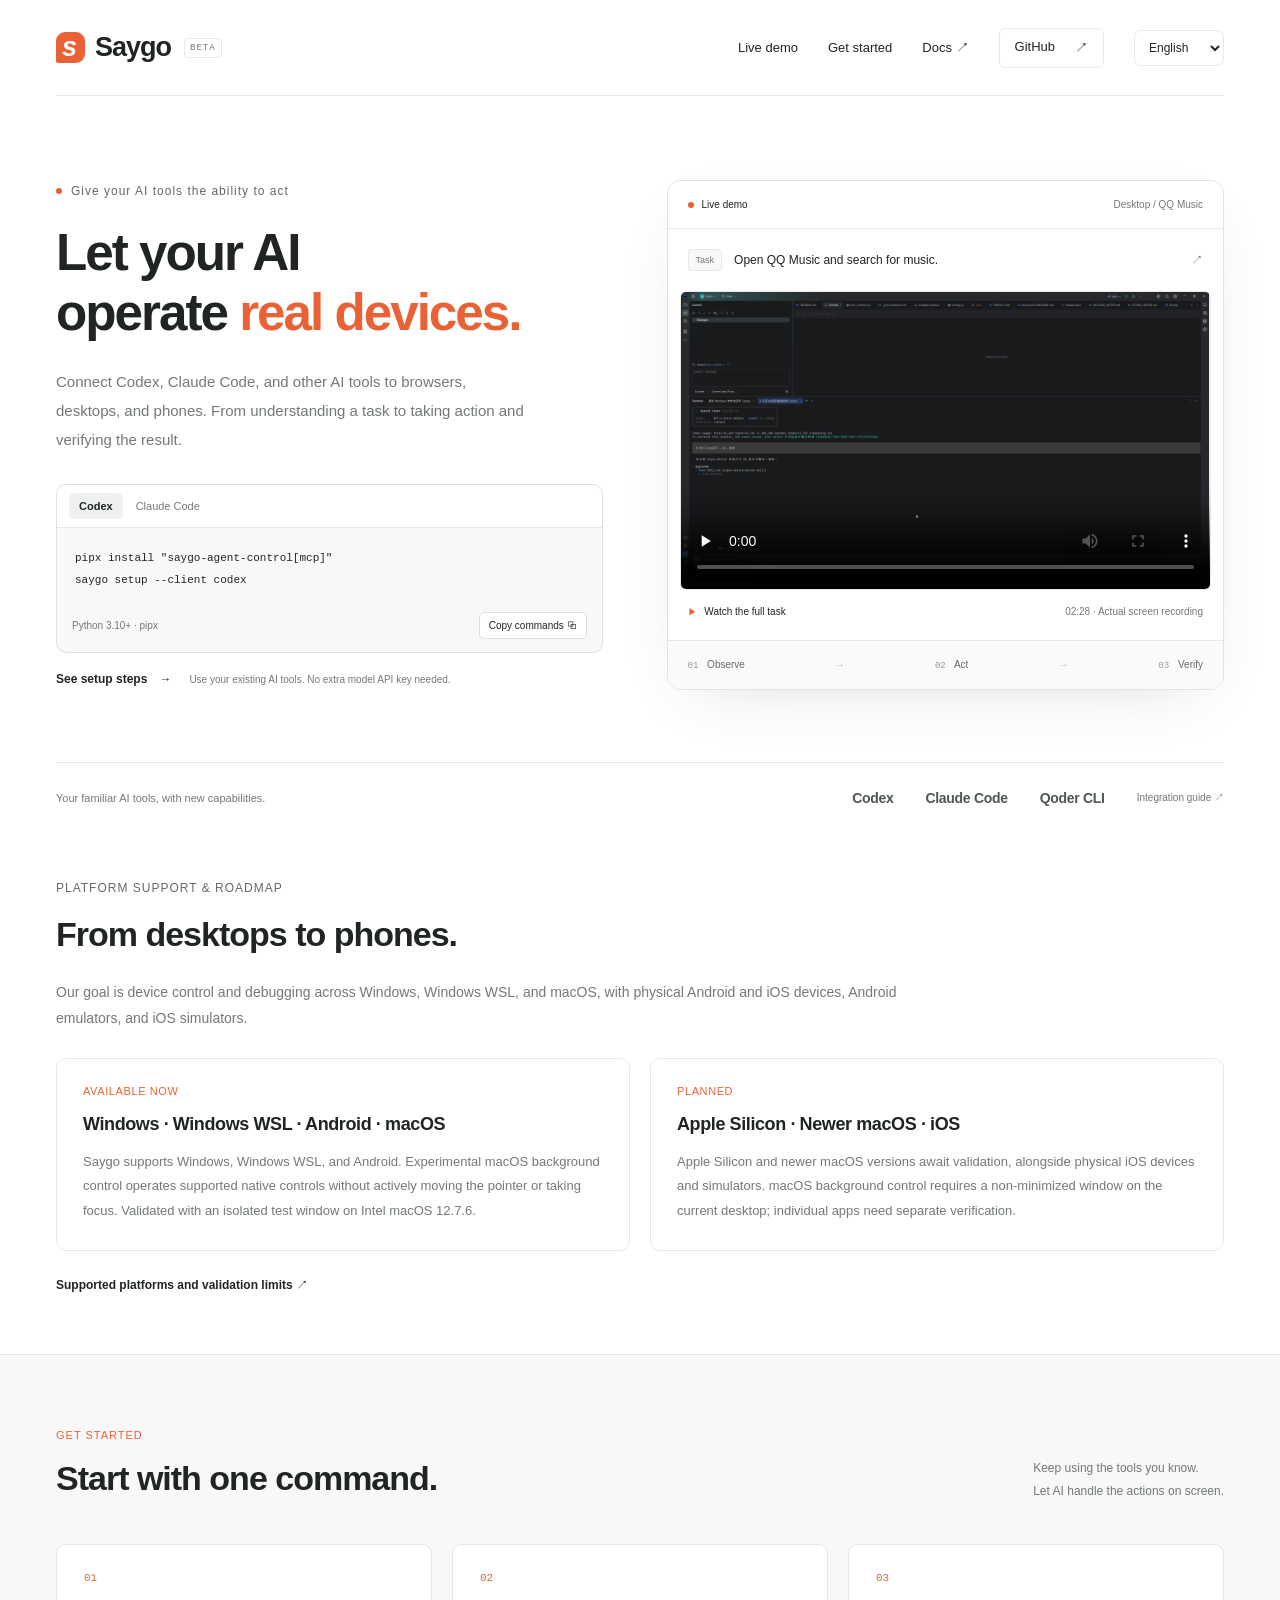
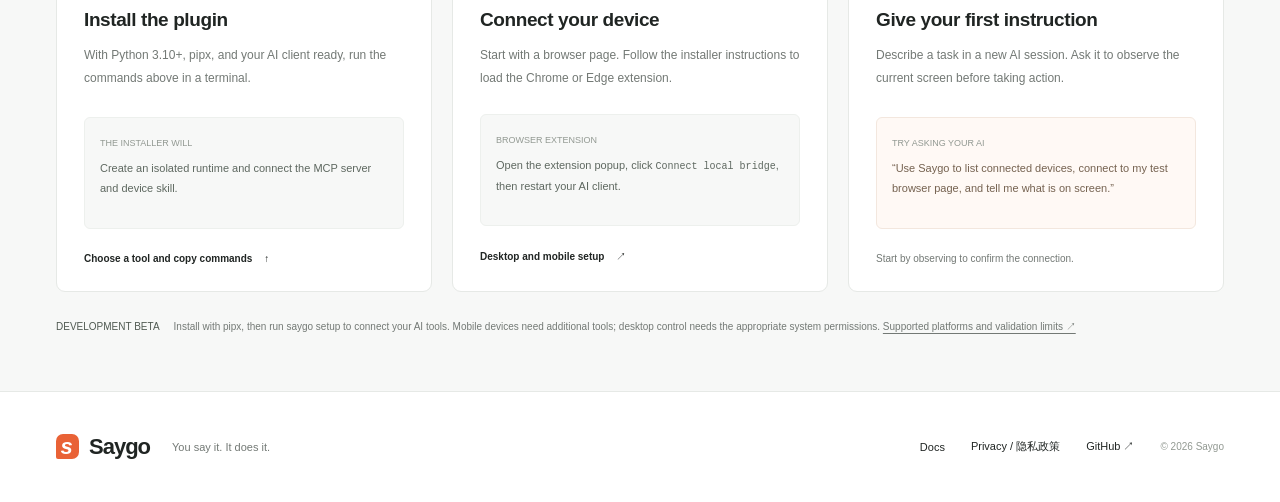
==== commit 1b757f0d: "Prepare browser store listing, privacy policy and independent extension builds" ====
--- a/website-project/index.html
+++ b/website-project/index.html
@@ -76,6 +76,6 @@
     </div>
   </section>
 </main>
-<footer class="wrap"><a class="brand" href="#"><span class="brand-icon" aria-hidden="true">s</span>Saygo</a><span data-i18n="tagline">你说，它做。</span><div><a href="https://github.com/WilliamSkyWalker/saygo/blob/main/docs/agent-control.md" data-i18n="footerDocs">文档</a><a href="https://github.com/WilliamSkyWalker/saygo">GitHub ↗</a><span>© <span id="year">2026</span> Saygo</span></div></footer>
+<footer class="wrap"><a class="brand" href="#"><span class="brand-icon" aria-hidden="true">s</span>Saygo</a><span data-i18n="tagline">你说，它做。</span><div><a href="https://github.com/WilliamSkyWalker/saygo/blob/main/docs/agent-control.md" data-i18n="footerDocs">文档</a><a href="privacy.html">Privacy / 隐私政策</a><a href="https://github.com/WilliamSkyWalker/saygo">GitHub ↗</a><span>© <span id="year">2026</span> Saygo</span></div></footer>
 </body>
 </html>
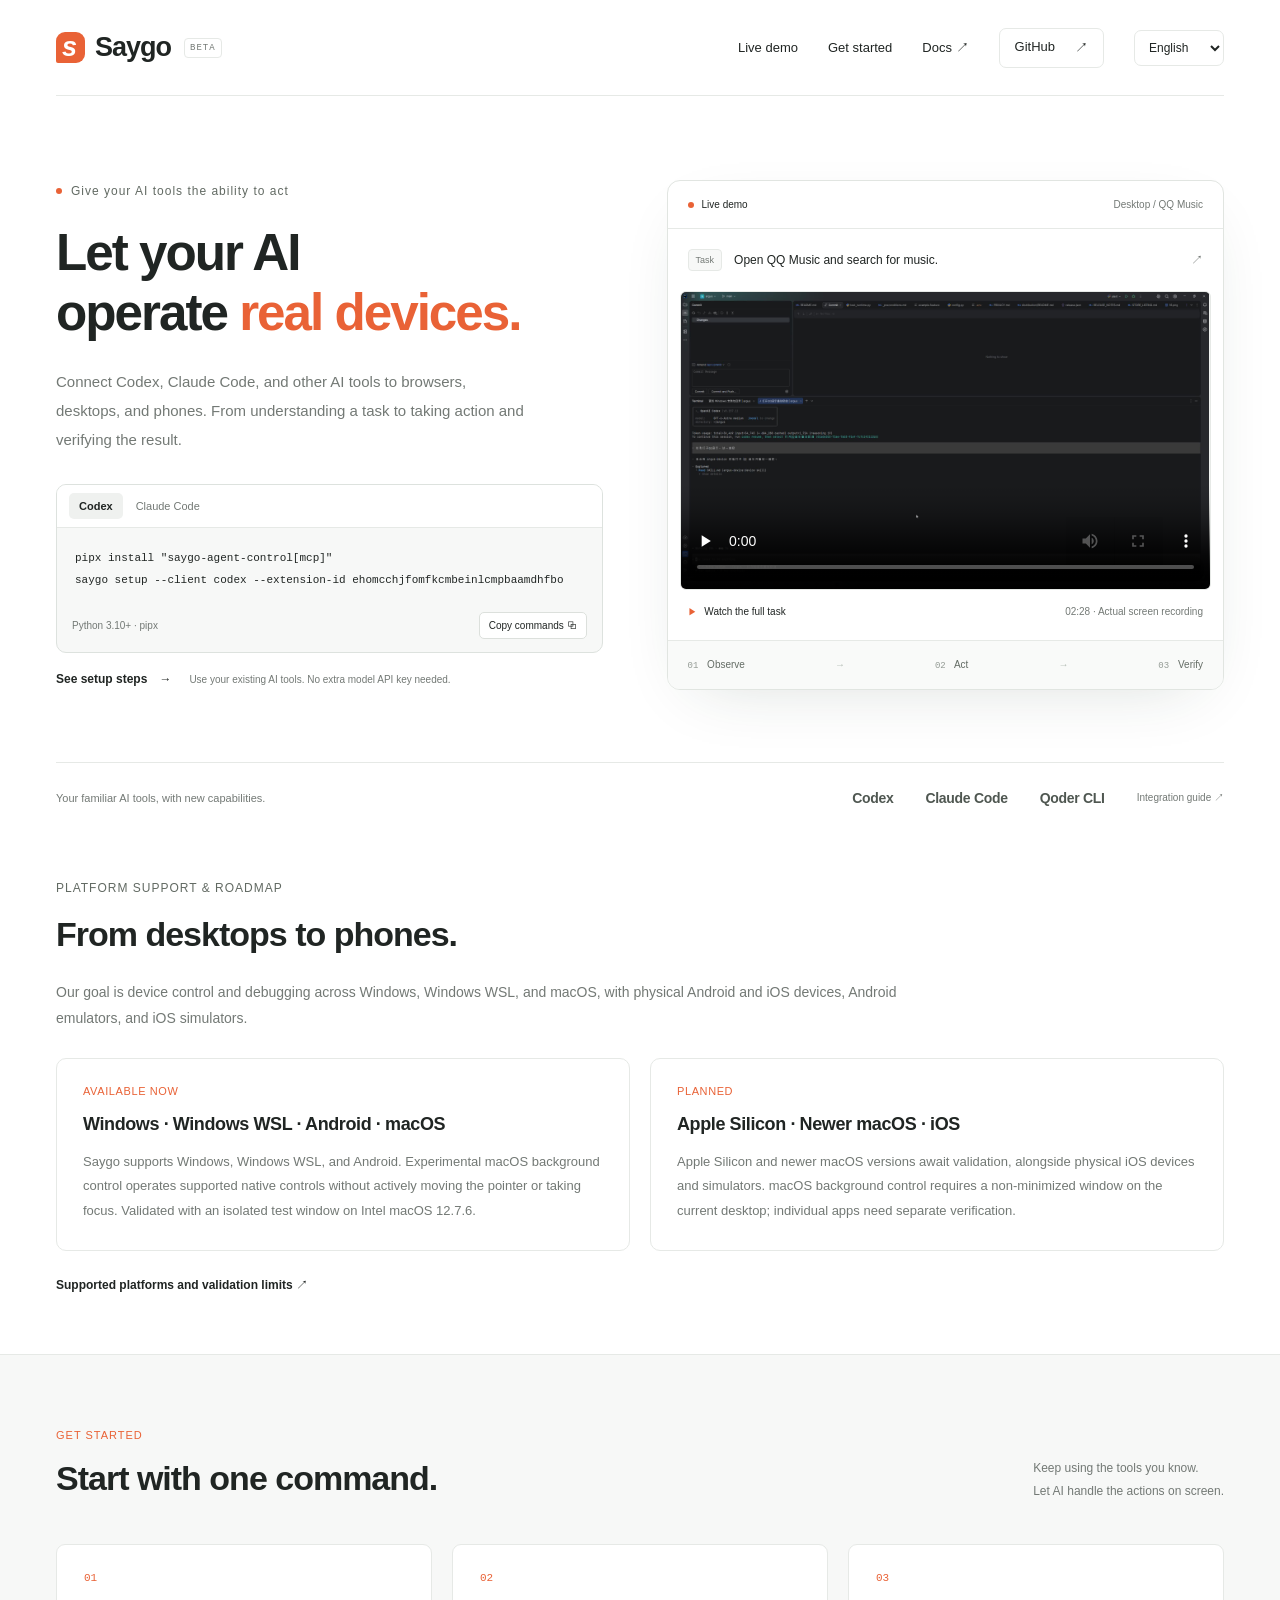
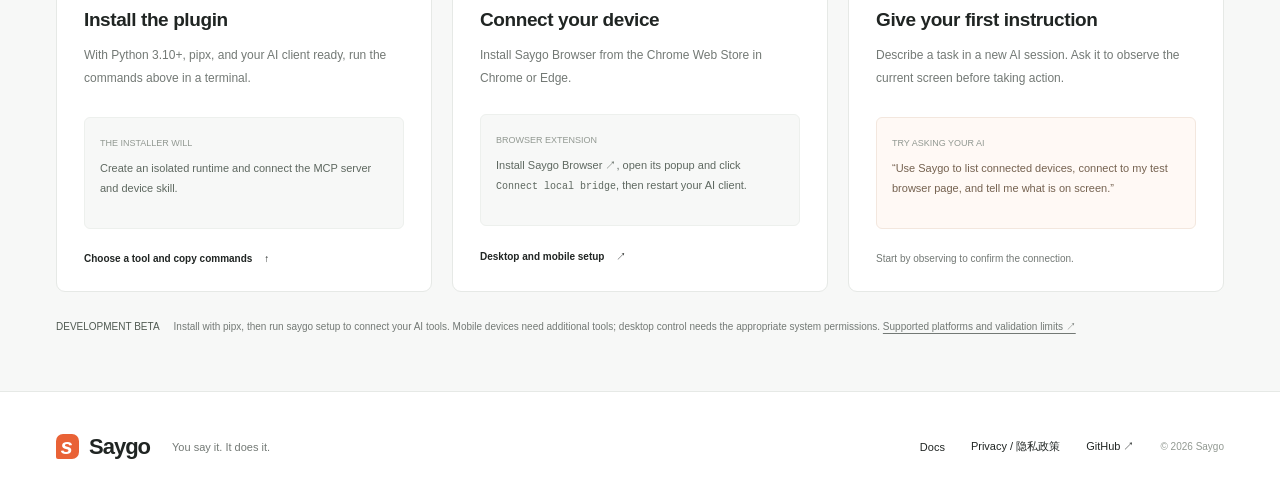
==== commit 6a21dfbf: "docs: use Chrome Web Store installation and extension identity" ====
--- a/website-project/index.html
+++ b/website-project/index.html
@@ -38,7 +38,7 @@
           <label class="os-picker"><span class="sr-only" data-i18n="chooseOS">选择操作系统</span><select id="install-os"><option value="unix">macOS / Linux / WSL</option><option value="windows">Windows</option></select></label>
         </div>
         <div class="code-area"><pre tabindex="0" aria-label="安装命令" data-i18n-aria="commandLabel"><code id="install-command">pipx install "saygo-agent-control[mcp]"
-saygo setup --client codex</code></pre></div>
+saygo setup --client codex --extension-id ehomcchjfomfkcmbeinlcmpbaamdhfbo</code></pre></div>
         <div class="install-bottom"><span id="install-requirements">Python 3.10+ · pipx</span><button class="copy-button" id="copy-command" type="button" data-i18n-html="copy">复制命令 <span aria-hidden="true">⧉</span></button></div>
         <p class="sr-only" id="copy-status" role="status" aria-live="polite"></p>
       </div>
@@ -69,7 +69,7 @@
       <div class="section-heading"><div><p class="eyebrow" data-i18n="quickstartLabel">快速接入</p><h2 id="quickstart-title" data-i18n="quickstartTitle">从第一条命令开始。</h2></div><p data-i18n-html="quickstartIntro">继续使用熟悉的工具。<br>把屏幕上的操作，交给 AI。</p></div>
       <div class="steps">
         <article class="step"><span class="step-number">01</span><h3 data-i18n="stepInstall">安装插件</h3><p><span id="setup-requirements" data-i18n="setupRequirementsPypi">准备好 Python 3.10+、pipx 和对应的 AI 客户端，在终端运行上方命令。</span></p><div class="step-detail"><span class="detail-label" data-i18n="installerDoes">安装器会完成</span><p data-i18n="installerDetail">创建独立运行环境，接入 MCP 与操作 Skill。</p></div><a class="text-link" href="#hero-title" data-i18n-html="chooseCopy">选择工具并复制命令 <span aria-hidden="true">↑</span></a></article>
-        <article class="step"><span class="step-number">02</span><h3 data-i18n="stepConnect">连接你的设备</h3><p data-i18n="connectDetail">先从一个浏览器页面开始。按照安装器提示，加载 Chrome 或 Edge 扩展。</p><div class="step-detail"><span class="detail-label" data-i18n="extensionLabel">浏览器扩展</span><p data-i18n-html="extensionDetail">打开扩展弹窗，点击 <code>Connect local bridge</code>，然后重启 AI 客户端。</p></div><a class="text-link" href="https://github.com/WilliamSkyWalker/saygo/blob/main/docs/agent-control.md" data-i18n-html="deviceDocs">桌面和手机接入说明 <span aria-hidden="true">↗</span></a></article>
+        <article class="step"><span class="step-number">02</span><h3 data-i18n="stepConnect">连接你的设备</h3><p data-i18n="connectDetail">从 Chrome 网上应用店安装 Saygo Browser，支持 Chrome 和 Edge。</p><div class="step-detail"><span class="detail-label" data-i18n="extensionLabel">浏览器扩展</span><p data-i18n-html="extensionDetail"><a href="https://chromewebstore.google.com/detail/ehomcchjfomfkcmbeinlcmpbaamdhfbo">安装 Saygo Browser ↗</a>，打开弹窗点击 <code>Connect local bridge</code>，然后重启 AI 客户端。</p></div><a class="text-link" href="https://github.com/WilliamSkyWalker/saygo/blob/main/docs/agent-control.md" data-i18n-html="deviceDocs">桌面和手机接入说明 <span aria-hidden="true">↗</span></a></article>
         <article class="step"><span class="step-number">03</span><h3 data-i18n="stepPrompt">发出第一条指令</h3><p data-i18n="promptDetail">在新的 AI 会话中描述任务，让它先查看当前界面，再开始操作。</p><div class="step-detail prompt"><span class="detail-label" data-i18n="tryPrompt">试着对 AI 说</span><p data-i18n="prompt">“使用 Saygo 查看已连接的设备，连接我的测试浏览器页面，告诉我屏幕上有什么。”</p></div><span class="step-note" data-i18n="observeFirst">从观察开始，确认连接成功。</span></article>
       </div>
       <div class="setup-note"><span class="note-label" data-i18n="betaNote">开发测试版</span><p><span id="install-mode-note" data-i18n="installNotePypi">通过 pipx 安装，再运行 saygo setup 接入 AI 工具。</span><span data-i18n="platformNote">手机需要额外工具链，桌面控制需要相应系统权限。</span><a href="https://github.com/WilliamSkyWalker/saygo#platforms-and-validation-limits" data-i18n="platformDocs">查看平台支持与验证范围 ↗</a></p></div>
